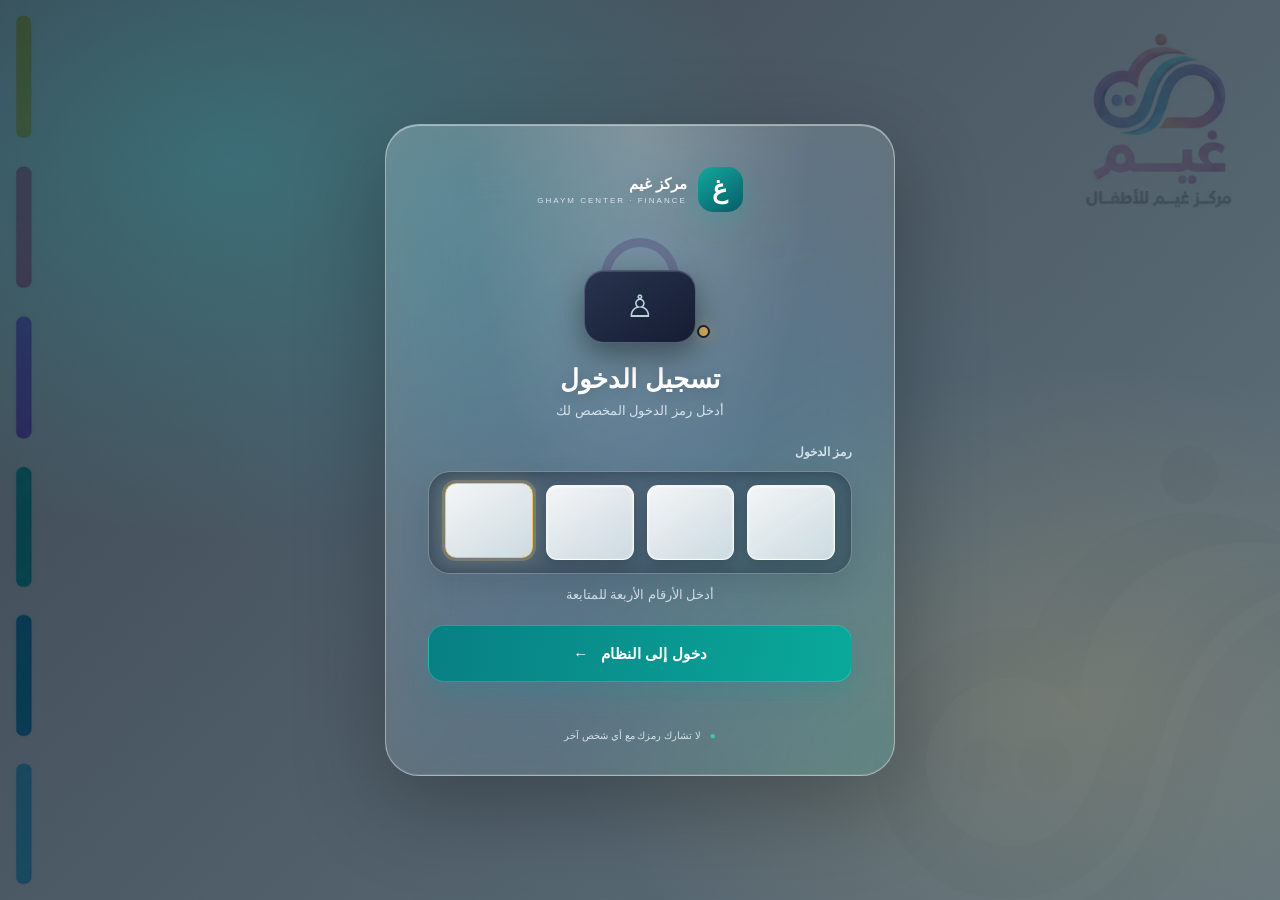
==== index.html @ 3f11084d "Refresh cached OTP login script" ====
<!doctype html>
<html lang="ar" dir="rtl">
<head>
<meta charset="utf-8"><meta name="viewport" content="width=device-width,initial-scale=1,viewport-fit=cover">
<meta name="theme-color" content="#123c32"><title>تحويلات رسوم الطلاب | مركز غيم</title>
<link rel="stylesheet" href="style.css">
</head>
<body>
<div class="app-shell"> 

<header class="workspace-topbar"><a class="top-brand" href="#"><span class="top-brand-mark">غ</span><span><b>مركز غيم</b><small>منصة رسوم الطلاب</small></span></a><div class="topbar-date"><span class="topbar-date-icon">▦</span><span id="today">بوابة مركز غيم</span></div><div class="topbar-user"><span class="topbar-user-dot">●</span><span><b id="topUserName">مرحبًا بك</b><small id="topUserRole">منصة التحويلات المالية</small></span></div></header><div class="workspace-layout"><aside id="workspaceSidebar" class="workspace-sidebar"><div class="sidebar-brand"><span class="sidebar-logo">غ</span><b>غيم</b><small>GHAYM CENTER</small></div><div class="sidebar-caption">القائمة الرئيسية</div><nav id="sidebarNav" class="sidebar-nav"></nav><div class="sidebar-bottom"><div class="sidebar-secure"><span>✓</span><div><b>بياناتك آمنة</b><small>وصول حسب الصلاحيات</small></div></div><button id="logoutBtn" class="sidebar-logout hidden">تسجيل الخروج <span>↗</span></button></div></aside><main>
<section id="configNotice" class="notice hidden">لم يتم ربط الخادم بعد. اتبع تعليمات README.md لإعداد Google Apps Script ثم ضع رابط /exec في app.js.</section>
<section id="loginView" class="login-layout otp-login-stage">
<form id="loginForm" class="panel login-card otp-login-card" novalidate>
<div class="otp-login-brand"><span class="otp-brand-mark">غ</span><span><b>مركز غيم</b><small>GHAYM CENTER · FINANCE</small></span></div>
<div class="otp-lock-visual" aria-hidden="true"><span class="otp-shackle"></span><span class="otp-lock-body">♙</span><i></i></div>
<h2>تسجيل الدخول</h2>
<p class="otp-intro">أدخل رمز الدخول المخصص لك</p>
<label class="otp-label" for="otpDigit1">رمز الدخول</label>
<div class="otp-slots" dir="ltr" aria-label="أدخل رمز الدخول المكون من أربعة أرقام">
<input class="otp-digit active" id="otpDigit1" type="text" inputmode="numeric" pattern="[0-9]*" maxlength="1" autocomplete="one-time-code" aria-label="الرقم الأول" autofocus>
<input class="otp-digit" id="otpDigit2" type="text" inputmode="numeric" pattern="[0-9]*" maxlength="1" aria-label="الرقم الثاني">
<input class="otp-digit" id="otpDigit3" type="text" inputmode="numeric" pattern="[0-9]*" maxlength="1" aria-label="الرقم الثالث">
<input class="otp-digit" id="otpDigit4" type="text" inputmode="numeric" pattern="[0-9]*" maxlength="1" aria-label="الرقم الرابع">
</div>
<input id="accessCode" class="otp-source-input" inputmode="numeric" autocomplete="off" maxlength="4" pattern="[0-9]{4}" tabindex="-1" aria-hidden="true">
<p id="otpStatus" class="otp-status" aria-live="polite">أدخل الأرقام الأربعة للمتابعة</p>
<button class="btn primary full otp-continue" type="submit">دخول إلى النظام <span>←</span></button>
<p id="loginError" class="error otp-error" role="alert"></p>
<p class="tiny muted otp-footnote"><span>●</span> لا تشارك رمزك مع أي شخص آخر</p>
</form>
</section>
<section id="dashboardView" class="hidden"><div class="dashboard-hero"><div class="hero-copy"><span class="hero-kicker">GHAYM CENTER · FINANCE</span><h1>مركز غيم للأطفال</h1><h2>منصة تسجيل رسوم الطلاب</h2><p>إدارة التحويلات المالية ومراجعة الإيصالات وتوثيق الفواتير في مكان واحد.</p></div><div class="hero-emblem"><span>غ</span><small>GHAYM</small></div></div>
<div class="page-heading"><div><span class="eyebrow">لوحة التحكم</span><h1 id="welcomeTitle">أهلًا بك</h1><p class="muted" id="welcomeSub">متابعة تحويلات رسوم الطلاب</p></div><div class="page-heading-actions"><span id="roleBadge" class="role-badge">موظف</span></div></div>
<div id="statsGrid" class="stats-grid"></div>
<div id="actionGrid" class="action-grid"></div>
<section id="contentPanel" class="panel content-panel hidden"><div class="section-heading"><div><span class="eyebrow">مركز غيم</span><h2 id="contentTitle">التحويلات</h2></div><button id="backBtn" class="btn ghost">العودة</button></div><div id="contentBody"></div></section>
<section id="recentPanel" class="panel content-panel"><div class="section-heading"><div><h2>أحدث التحويلات</h2><p class="muted">آخر العمليات المسجلة حسب صلاحيتك</p></div><button id="refreshBtn" class="btn ghost">تحديث ↻</button></div><div id="recentTransfers" class="table-wrap"><p class="muted">سجّل الدخول لتحميل البيانات.</p></div></section>
</section>
</main></div><footer><span>مركز غيم © <span id="year"></span></span><span>نظام تحويلات رسوم الطلاب</span></footer>
</div><div id="toast" class="toast" role="status"></div>
<script src="app.js?v=otp-focus-20261110-2"></script>
</body></html>
---- style.css ----
:root{--ink:#18352f;--muted:#71817b;--line:#e0e9e4;--paper:#fff;--wash:#f3f7f5;--green:#17483b;--green2:#236653;--gold:#d8b66a;--red:#a43d3d;--shadow:0 16px 42px rgba(17,57,45,.08)}*{box-sizing:border-box}body{margin:0;background:var(--wash);color:var(--ink);font-family:system-ui,-apple-system,"Segoe UI",Tahoma,Arial,sans-serif}button,input,select,textarea{font:inherit}button{cursor:pointer}.app-shell{min-height:100vh;display:flex;flex-direction:column}.topbar{height:76px;background:#123c32;color:#fff;display:flex;align-items:center;justify-content:space-between;padding:0 max(20px,calc((100vw - 1160px)/2));gap:14px}.brand{display:flex;align-items:center;gap:11px;color:inherit;text-decoration:none}.brand-mark{display:grid;place-items:center;width:42px;height:42px;border:1px solid #65867a;border-radius:13px;color:#f0dca5;font-size:25px;font-weight:800}.brand b,.brand small{display:block}.brand b{font-size:16px}.brand small{font-size:11px;color:#c2d4cd;margin-top:2px}.top-actions{display:flex;align-items:center;gap:12px;font-size:12px;color:#d7e5df}main{width:min(1160px,calc(100% - 32px));margin:28px auto 48px;flex:1}.login-layout{min-height:500px;display:grid;grid-template-columns:1.1fr .9fr;gap:28px;align-items:center}.welcome{padding:24px 10px}.eyebrow{color:#a98539;font-size:11px;letter-spacing:1.4px;font-weight:800}.welcome h1{font-size:clamp(32px,4.5vw,52px);line-height:1.35;margin:15px 0;color:#163f34}.welcome p{color:var(--muted);line-height:1.9;max-width:450px}.welcome-tags{display:flex;gap:8px;flex-wrap:wrap;margin-top:24px}.welcome-tags span{border:1px solid #d7e4dd;background:#fff;border-radius:30px;padding:8px 12px;font-size:12px}.panel{background:var(--paper);border:1px solid var(--line);border-radius:20px;box-shadow:var(--shadow)}.login-card{padding:28px;max-width:430px;width:100%;justify-self:center}.panel-icon{width:44px;height:44px;display:grid;place-items:center;border-radius:14px;background:#eaf3ed;color:var(--green);font-size:25px}.login-card{text-align:center;padding:32px 28px}.login-emblem{width:82px;height:82px;margin:0 auto 18px;position:relative;display:grid;place-items:center;border-radius:26px;background:linear-gradient(145deg,#eaf4ef,#d8e8df);border:1px solid #c6dbcf;box-shadow:0 10px 24px rgba(23,72,59,.12)}.login-lock{display:grid;place-items:center;width:48px;height:48px;border-radius:16px;background:var(--green);color:#fff;font-size:28px;font-weight:800;box-shadow:0 5px 12px rgba(23,72,59,.22)}.login-emblem-dot{position:absolute;right:-5px;bottom:-4px;width:25px;height:25px;border-radius:50%;display:grid;place-items:center;background:#d8b66a;color:#fff;border:3px solid #fff;font-size:12px;font-weight:900}.login-card h2{margin:0 0 6px;font-size:25px}.login-card>p.muted{margin:0 0 22px}.login-card label{text-align:right}.login-card .access-code-input{text-align:center;direction:ltr;font-size:24px;letter-spacing:12px;font-weight:800;padding:15px 12px;background:#f2f7f4;border-radius:13px}.login-card .access-code-input::placeholder{letter-spacing:8px;color:#9ab0a5}.login-card .btn.full{justify-content:center;gap:12px;min-height:50px}.login-card .tiny{margin-bottom:0}.login-card h2{margin:18px 0 5px}.muted{color:var(--muted)}.login-card p{font-size:13px}.login-card label,.field label{display:block;font-size:13px;font-weight:700;margin:16px 0 8px}.login-card input,.field input,.field select,.field textarea,.filter-input{width:100%;border:1px solid #dbe5df;border-radius:11px;padding:12px 13px;background:#fff;color:var(--ink);outline:none}.login-card input:focus,.field input:focus,.field select:focus,.field textarea:focus{border-color:#43866f;box-shadow:0 0 0 3px #e7f3ed}.btn{border:0;border-radius:11px;padding:11px 15px;font-weight:700;font-size:13px}.btn.primary{background:var(--green);color:#fff}.btn.primary:hover{background:var(--green2)}.btn.ghost{background:transparent;border:1px solid #d9e5df;color:inherit}.topbar .btn.ghost{border-color:#55766b;color:white}.btn.full{width:100%;margin-top:20px;display:flex;justify-content:space-between;align-items:center}.error{color:var(--red);min-height:18px}.tiny{font-size:11px!important}.hidden{display:none!important}.notice{background:#fff5db;border:1px solid #ead7a6;border-radius:12px;padding:14px;margin-bottom:18px;color:#71531b}.page-heading,.section-heading{display:flex;align-items:center;justify-content:space-between;gap:16px}.page-heading{margin:14px 0 22px}.page-heading h1{margin:5px 0;font-size:29px}.page-heading p{margin:0;font-size:13px}.role-badge{border-radius:30px;background:#e8f1eb;color:#245d49;padding:9px 13px;font-size:12px;font-weight:800}.stats-grid{display:grid;grid-template-columns:repeat(4,1fr);gap:14px;margin-bottom:20px}.stat-card{padding:18px;background:white;border:1px solid var(--line);border-radius:16px}.stat-card span,.stat-card small{display:block;color:var(--muted);font-size:12px}.stat-card b{display:block;font-size:25px;margin:9px 0;color:#17483b}.action-grid{display:grid;grid-template-columns:repeat(3,1fr);gap:12px;margin-bottom:20px}.action-card{background:white;border:1px solid var(--line);border-radius:15px;padding:17px;text-align:right;color:var(--ink);display:flex;flex-direction:column;gap:7px;min-height:115px}.action-card:hover{border-color:#a5c6b4;transform:translateY(-1px)}.action-icon{font-size:24px;color:#b28a37}.action-card b{font-size:14px}.action-card small{color:var(--muted);font-size:12px}.content-panel{padding:22px;margin-bottom:20px}.section-heading{margin-bottom:18px}.section-heading h2{margin:3px 0;font-size:20px}.section-heading p{font-size:12px;margin:4px 0}.form-grid{display:grid;grid-template-columns:repeat(2,minmax(0,1fr));gap:14px}.field{min-width:0}.field.full-row{grid-column:1/-1}.field label{margin-top:0}.field small{display:block;color:var(--muted);font-size:11px;margin-top:6px}.field textarea{min-height:88px;resize:vertical}.form-actions{display:flex;gap:9px;margin-top:18px;flex-wrap:wrap}.table-wrap{overflow:auto;width:100%}table{width:100%;border-collapse:collapse;white-space:nowrap;font-size:12px}th,td{padding:13px 12px;text-align:right;border-bottom:1px solid #edf1ee}th{background:#f7faf8;color:#687b72;font-weight:700}tbody tr:hover{background:#fbfdfb}.status{display:inline-flex;padding:6px 9px;border-radius:30px;font-size:11px;font-weight:800}.status.pending{background:#fff2d5;color:#8a6112}.status.accepted{background:#e3f3e8;color:#267046}.status.invoice{background:#e7efff;color:#355b9a}.status.done{background:#dff3ef;color:#176b5a}.status.returned{background:#fde8e6;color:#a13b35}.status.rejected{background:#eee;color:#555}.row-actions{display:flex;gap:6px}.btn.small{padding:7px 9px;font-size:11px}.empty{padding:25px;text-align:center;color:var(--muted)}.filters{display:flex;gap:9px;flex-wrap:wrap;margin-bottom:14px}.filters>*{max-width:220px;flex:1}.toast{position:fixed;bottom:22px;left:50%;transform:translate(-50%,20px);opacity:0;pointer-events:none;background:#173f34;color:white;padding:12px 18px;border-radius:12px;box-shadow:var(--shadow);transition:.2s;z-index:20;font-size:13px;max-width:calc(100% - 30px)}.toast.show{opacity:1;transform:translate(-50%,0)}footer{display:flex;justify-content:space-between;padding:20px max(20px,calc((100vw - 1160px)/2));font-size:11px;color:#82918b;border-top:1px solid var(--line)}.receipt-link{color:#1b6b54;text-decoration:underline}.detail-grid{display:grid;grid-template-columns:repeat(2,1fr);gap:12px}.detail-item{background:#f7faf8;border-radius:10px;padding:12px}.detail-item small{display:block;color:var(--muted);margin-bottom:5px}.detail-item b{font-size:13px;overflow-wrap:anywhere}.danger{color:var(--red)}@media(max-width:760px){.topbar{height:66px;padding:0 16px}.top-actions #today{display:none}main{width:calc(100% - 24px);margin:18px auto 30px}.login-layout{grid-template-columns:1fr;gap:10px}.welcome{padding:15px 5px 0}.welcome h1{font-size:34px;margin:10px 0}.welcome p{font-size:13px}.welcome-tags{margin-top:14px}.login-card{max-width:none;padding:22px}.stats-grid{grid-template-columns:repeat(2,1fr);gap:9px}.stat-card{padding:14px}.stat-card b{font-size:22px}.action-grid{grid-template-columns:repeat(2,1fr);gap:9px}.action-card{padding:13px;min-height:105px}.content-panel{padding:15px}.form-grid{grid-template-columns:1fr}.field.full-row{grid-column:auto}.page-heading h1{font-size:24px}.section-heading{align-items:flex-start}footer{padding:18px 14px;gap:10px;flex-wrap:wrap}}

/* Premium dashboard refresh */
:root{--ink:#122b3a;--muted:#748596;--line:#e3eaf0;--paper:#fff;--wash:#f4f7fb;--green:#075a50;--green2:#08796a;--gold:#c99a3d;--red:#b54747;--shadow:0 12px 35px rgba(24,45,66,.055)}
*{box-sizing:border-box}
body{background:#f4f7fb;color:var(--ink);font-family:"Segoe UI",Tahoma,Arial,sans-serif;font-size:14px;letter-spacing:0}
.app-shell{min-height:100vh;background:radial-gradient(ellipse at 85% 0%,rgba(213,228,239,.34),transparent 38%),#f4f7fb}
.topbar{height:82px;background:linear-gradient(110deg,#092c3c,#075b53);padding:0 max(28px,calc((100vw - 1380px)/2));box-shadow:0 5px 24px rgba(5,38,52,.13);position:relative;z-index:2}
.brand{gap:13px}.brand-mark{width:46px;height:46px;border-radius:15px;border:1px solid rgba(226,195,126,.6);background:rgba(255,255,255,.08);color:#e5c67f;font-size:27px;box-shadow:inset 0 0 0 4px rgba(255,255,255,.025)}.brand b{font-size:17px;letter-spacing:.1px}.brand small{font-size:11px;color:#c0d6d8}.top-actions{font-size:12px;color:#dce8eb;gap:16px}
main{width:min(1380px,calc(100% - 56px));margin:34px auto 56px;flex:1}
#configNotice{border-radius:14px;background:#fff8e9;border:1px solid #f0dcae;color:#805c1b;box-shadow:0 4px 14px rgba(110,80,25,.04)}
.login-layout{min-height:calc(100vh - 190px);grid-template-columns:1fr 440px;gap:8vw}.welcome{padding:34px 22px}.welcome h1{font-size:clamp(38px,4vw,58px);letter-spacing:-1.2px;line-height:1.28;color:#0b3444}.welcome p{font-size:16px;max-width:510px;line-height:2;color:#728495}.welcome-tags span{border-color:#dce7e9;background:#fff;color:#43606b;padding:9px 14px}.login-card{border-radius:28px;padding:38px 34px;border:1px solid rgba(255,255,255,.9);box-shadow:0 25px 70px rgba(19,54,70,.12);background:rgba(255,255,255,.94)}
.login-emblem{width:86px;height:86px;border-radius:27px;background:linear-gradient(145deg,#eaf5f2,#dcebe9);border-color:#d4e7e2}.login-lock{background:linear-gradient(145deg,#075a50,#087d70)}.login-card h2{color:#123447}.login-card .access-code-input{background:#f6f9fc;border-color:#e2eaf0;font-size:26px;letter-spacing:13px}.btn{border-radius:12px;padding:12px 17px;transition:transform .18s,box-shadow .18s,background .18s;font-size:13px}.btn.primary{background:linear-gradient(110deg,#073c55,#087a8b);box-shadow:0 8px 18px rgba(8,82,105,.15)}.btn.primary:hover{background:linear-gradient(110deg,#052f43,#066978);transform:translateY(-1px)}.btn.ghost{background:#fff;border-color:#dce6eb;color:#345362}.btn.ghost:hover{background:#f3f8fa;border-color:#b9ced5}.btn.full{min-height:52px}
.hidden{display:none!important}
.page-heading{margin:4px 0 27px;align-items:center}.page-heading h1{font-size:32px;letter-spacing:-.6px;color:#102f40;margin:7px 0}.page-heading p{font-size:13px;color:#8392a0}.eyebrow{color:#b48630;font-size:11px;letter-spacing:1px}.role-badge{background:#e5f3ef;color:#086657;border:1px solid #cde7df;padding:10px 16px;border-radius:12px}
.stats-grid{gap:16px;margin-bottom:22px}.stat-card{position:relative;overflow:hidden;padding:23px 23px 20px;border-radius:19px;border:1px solid #e3eaf0;box-shadow:0 5px 18px rgba(20,49,67,.025);transition:transform .2s,box-shadow .2s}.stat-card:before{content:"";position:absolute;right:0;top:0;width:4px;height:100%;background:linear-gradient(#0c8a78,#b8d8d0);opacity:.85}.stat-card span{font-size:12px;color:#7c8c9a}.stat-card b{font-size:30px;line-height:1.2;margin:14px 0;color:#103a4a;letter-spacing:-.6px}.stat-card small{font-size:11px;color:#9aa7b2}.stat-card:hover{transform:translateY(-2px);box-shadow:0 12px 28px rgba(20,49,67,.07)}
.action-grid{gap:15px;margin-bottom:23px}.action-card{position:relative;min-height:128px;padding:21px;border-radius:18px;border:1px solid #e1e9ee;box-shadow:0 4px 15px rgba(20,49,67,.025);gap:8px;overflow:hidden;transition:all .2s}.action-card:after{content:"↙";position:absolute;left:19px;top:20px;color:#9fb6bf;font-size:16px;opacity:0;transform:translate(4px,-4px);transition:.2s}.action-card:hover{border-color:#b8d8d0;transform:translateY(-3px);box-shadow:0 14px 28px rgba(20,49,67,.08)}.action-card:hover:after{opacity:1;transform:translate(0,0)}.action-icon{display:grid;place-items:center;width:42px;height:42px;border-radius:13px;background:#e9f4f1;color:#087366;font-size:23px;margin-bottom:4px}.action-card b{font-size:14px;color:#173747}.action-card small{font-size:12px;color:#8493a0;line-height:1.7}
.content-panel{padding:27px;border-radius:22px;margin-bottom:22px;border:1px solid #e1e9ee;box-shadow:0 12px 38px rgba(20,49,67,.045)}.section-heading{margin-bottom:22px}.section-heading h2{font-size:21px;color:#123648;letter-spacing:-.3px}.section-heading p{font-size:12px;color:#8796a2}.section-heading .eyebrow{font-size:10px}
.filters{gap:10px;margin-bottom:18px}.filters>*{max-width:260px}.filter-input,.field input,.field select,.field textarea{border:1px solid #dce6ec;border-radius:12px;padding:13px 14px;background:#fbfcfe;color:#173747}.filter-input:focus,.field input:focus,.field select:focus,.field textarea:focus{border-color:#5da99b;box-shadow:0 0 0 4px rgba(12,138,120,.09)}
.table-wrap{border:1px solid #e6edf1;border-radius:15px;background:white}table{font-size:12px;white-space:nowrap}th,td{padding:16px 15px;border-bottom:1px solid #edf1f4}th{background:#f7fafc;color:#687f8d;font-size:11px;font-weight:800;letter-spacing:.1px}tbody tr:last-child td{border-bottom:0}tbody tr:hover{background:#f8fbfc}td{color:#355365}.status{padding:7px 10px;font-size:10px;letter-spacing:.05px}.status.pending{background:#fff4dd;color:#95620b}.status.accepted{background:#e4f5ec;color:#21784e}.status.invoice{background:#eaf0ff;color:#4965a5}.status.done{background:#e0f5ef;color:#087363}.status.returned{background:#fff0ee;color:#a7443e}.row-actions{align-items:center}.btn.small{padding:8px 11px;border-radius:9px;font-size:11px}.row-actions .btn.primary{box-shadow:none}.empty{padding:36px 20px;color:#8796a2}
.form-grid{gap:18px}.field label{font-size:12px;color:#395565;margin-bottom:9px}.field small{line-height:1.6}.field textarea{min-height:105px}.form-actions{gap:10px}.detail-grid{gap:14px}.detail-item{background:#f7fafc;border:1px solid #e7edf1;border-radius:13px;padding:16px}.detail-item small{font-size:11px;color:#7e909c}.detail-item b{font-size:14px;color:#244555}.toast{border-radius:14px;background:#123f4d;padding:14px 20px;box-shadow:0 15px 40px rgba(10,40,54,.25)}
footer{padding:23px max(28px,calc((100vw - 1380px)/2));font-size:11px;color:#8b9aa5;border-top:1px solid #e4ebf0;background:rgba(255,255,255,.55)}
@media(min-width:1100px){#dashboardView .stats-grid{grid-template-columns:repeat(4,minmax(0,1fr))}#dashboardView .action-grid{grid-template-columns:repeat(3,minmax(0,1fr))}}
@media(max-width:900px){main{width:calc(100% - 32px)}.login-layout{gap:24px;grid-template-columns:1fr 390px}.welcome h1{font-size:39px}.content-panel{padding:20px}}
@media(max-width:700px){.topbar{height:70px;padding:0 16px}.brand-mark{width:40px;height:40px}.top-actions #today{display:none}main{width:calc(100% - 22px);margin:20px auto 32px}.login-layout{grid-template-columns:1fr;gap:14px;min-height:auto}.welcome{padding:12px 5px 0}.welcome h1{font-size:34px}.welcome p{font-size:14px}.login-card{padding:27px 22px;border-radius:22px}.page-heading{margin:4px 0 19px}.page-heading h1{font-size:25px}.stats-grid{grid-template-columns:repeat(2,minmax(0,1fr));gap:10px}.stat-card{padding:17px 15px;border-radius:15px}.stat-card b{font-size:24px;margin:11px 0}.action-grid{grid-template-columns:repeat(2,minmax(0,1fr));gap:10px}.action-card{min-height:120px;padding:15px;border-radius:15px}.action-icon{width:37px;height:37px;font-size:20px}.action-card b{font-size:13px}.action-card small{font-size:11px}.content-panel{padding:15px;border-radius:17px}.section-heading{align-items:flex-start;gap:10px}.section-heading h2{font-size:18px}.section-heading .btn{padding:9px 11px}.filters{display:grid;grid-template-columns:1fr;gap:8px}.filters>*{max-width:none;width:100%}.table-wrap{border-radius:12px}th,td{padding:13px 11px}.form-grid{grid-template-columns:1fr}.field.full-row{grid-column:auto}.detail-grid{grid-template-columns:1fr}.form-actions .btn{flex:1}footer{padding:18px 14px;gap:10px;flex-wrap:wrap}}
@media(prefers-reduced-motion:reduce){*,*:before,*:after{transition:none!important;scroll-behavior:auto!important}}

/* Accountant-only edit/delete controls */
.row-actions{gap:6px;flex-wrap:nowrap}.icon-action{width:34px;height:32px;display:inline-grid;place-items:center;padding:0;font-size:17px;line-height:1}.edit-action{color:#176b78!important;border-color:#c9e3e7!important;background:#f2fbfc!important}.delete-action{color:#ad3434!important;border-color:#f0d0d0!important;background:#fff6f5!important}.edit-action:hover{background:#dff5f5!important}.delete-action:hover{background:#ffe7e5!important}

/* Login screen: centered card only */
#loginView.login-layout{display:flex;align-items:center;justify-content:center;min-height:calc(100vh - 230px);gap:0;padding:32px 0}
#loginView .login-card{width:min(100%,440px);max-width:440px;justify-self:auto;margin:0;padding:42px 38px;border-radius:28px;background:rgba(255,255,255,.94);box-shadow:0 28px 80px rgba(17,57,75,.13);border:1px solid rgba(255,255,255,.95)}
#loginView .login-emblem{width:88px;height:88px}
#loginView .login-card h2{font-size:27px;margin-top:20px}
@media(max-width:700px){#loginView.login-layout{min-height:calc(100vh - 190px);padding:18px 0}#loginView .login-card{width:100%;padding:30px 23px;border-radius:23px}}

/* Login background artwork */
body:has(#loginView:not(.hidden)){background-image:linear-gradient(180deg,rgba(239,247,251,.22),rgba(255,250,239,.28)),url("lon.png");background-position:center center;background-size:cover;background-repeat:no-repeat;background-attachment:fixed}
body:has(#loginView:not(.hidden)) .app-shell{background:transparent}
body:has(#loginView:not(.hidden)) .topbar{background:rgba(255,255,255,.24);backdrop-filter:blur(12px);border-bottom-color:rgba(255,255,255,.38)}
body:has(#loginView:not(.hidden)) footer{background:rgba(255,255,255,.22);backdrop-filter:blur(10px);border-top-color:rgba(255,255,255,.38)}
body:has(#loginView:not(.hidden)) #loginView .login-card{background:rgba(255,255,255,.76);backdrop-filter:blur(18px);-webkit-backdrop-filter:blur(18px);border-color:rgba(255,255,255,.82);box-shadow:0 24px 70px rgba(15,55,75,.17)}
@media(max-width:700px){body:has(#loginView:not(.hidden)){background-attachment:scroll;background-position:center top}}

/* Interior dashboard background artwork after sign-in */
body:has(#dashboardView:not(.hidden)){background-image:linear-gradient(180deg,rgba(242,249,252,.60),rgba(255,250,240,.70)),url("ooo.png");background-position:center center;background-size:cover;background-repeat:no-repeat;background-attachment:fixed}
body:has(#dashboardView:not(.hidden)) .app-shell{background:transparent}
body:has(#dashboardView:not(.hidden)) .panel,
body:has(#dashboardView:not(.hidden)) .stat-card,
body:has(#dashboardView:not(.hidden)) .action-card{background-color:rgba(255,255,255,.80);backdrop-filter:blur(12px);-webkit-backdrop-filter:blur(12px);border-color:rgba(255,255,255,.78)}
body:has(#dashboardView:not(.hidden)) .table-wrap{background:rgba(255,255,255,.88)}
body:has(#dashboardView:not(.hidden)) footer{background:rgba(255,255,255,.35);backdrop-filter:blur(10px)}
@media(max-width:700px){body:has(#dashboardView:not(.hidden)){background-attachment:scroll;background-position:center top}}

/* In-app PDF receipt preview */
.receipt-modal{position:fixed;inset:0;z-index:1000;background:rgba(7,25,34,.72);backdrop-filter:blur(7px);display:flex;align-items:center;justify-content:center;padding:18px}
.receipt-dialog{width:min(1100px,100%);height:min(92vh,900px);background:#fff;border-radius:18px;box-shadow:0 25px 90px rgba(0,0,0,.32);display:flex;flex-direction:column;overflow:hidden}
.receipt-toolbar{display:flex;align-items:center;justify-content:space-between;gap:12px;padding:13px 17px;border-bottom:1px solid #e3ebe7;background:#fbfdfc}
.receipt-toolbar b,.receipt-toolbar small{display:block}.receipt-toolbar b{font-size:15px}.receipt-toolbar small{font-size:11px;color:#71817b;margin-top:3px;max-width:40vw;overflow:hidden;text-overflow:ellipsis;white-space:nowrap}
.receipt-tools{display:flex;gap:8px;align-items:center}.receipt-frame{border:0;width:100%;height:100%;background:#e9eef0;flex:1}
@media(max-width:600px){.receipt-modal{padding:0}.receipt-dialog{width:100%;height:100%;border-radius:0}.receipt-toolbar{padding:11px;align-items:flex-start}.receipt-tools{gap:5px}.receipt-tools .btn{padding:9px 10px;font-size:11px}.receipt-toolbar small{max-width:32vw}}

/* Independent scrolling area for latest transfers */
#recentPanel #recentTransfers{max-height:390px;overflow-y:auto;overflow-x:auto;overscroll-behavior:contain;scrollbar-width:thin;scrollbar-color:#9bbdb7 rgba(232,242,240,.65);border-radius:15px}
#recentPanel #recentTransfers>.table-wrap{border:0;border-radius:0;overflow:visible}
#recentPanel #recentTransfers table{width:100%;border-collapse:separate;border-spacing:0}
#recentPanel #recentTransfers thead th{position:sticky;top:0;z-index:2;box-shadow:0 1px 0 #e5edf0}
#recentPanel #recentTransfers::-webkit-scrollbar{width:9px;height:9px}
#recentPanel #recentTransfers::-webkit-scrollbar-thumb{background:#a8c5bf;border-radius:20px;border:2px solid rgba(255,255,255,.75)}
#recentPanel #recentTransfers::-webkit-scrollbar-track{background:rgba(236,245,243,.55);border-radius:20px}
@media(max-width:700px){#recentPanel #recentTransfers{max-height:330px}}

/* GHAYM premium workspace layout */
.app-shell{background:#f3f7fb;min-height:100vh}
.workspace-topbar{height:76px;display:flex;align-items:center;justify-content:space-between;gap:20px;padding:0 clamp(18px,3vw,48px);background:rgba(255,255,255,.94);border-bottom:1px solid #e5edf2;position:sticky;top:0;z-index:30;backdrop-filter:blur(18px)}
.top-brand{display:flex;align-items:center;gap:12px;color:#123449;text-decoration:none;min-width:220px}.top-brand-mark,.sidebar-logo{display:grid;place-items:center;background:linear-gradient(145deg,#087c82,#073f5b);color:#fff;border-radius:15px;font-size:25px;font-weight:900;box-shadow:0 8px 18px rgba(7,92,105,.2)}.top-brand-mark{width:43px;height:43px}.top-brand b,.top-brand small,.topbar-user b,.topbar-user small{display:block}.top-brand b{font-size:16px}.top-brand small{font-size:11px;color:#8495a3;margin-top:2px}
.topbar-date{display:flex;align-items:center;gap:10px;color:#607687;font-size:12px;font-weight:700}.topbar-date-icon{width:34px;height:34px;border-radius:11px;background:#edf5f7;color:#087c82;display:grid;place-items:center;font-size:18px}.topbar-user{display:flex;align-items:center;gap:10px;min-width:220px;justify-content:flex-end;color:#17394b}.topbar-user-dot{width:38px;height:38px;border-radius:50%;display:grid;place-items:center;background:#e4f1f3;color:#087d7d;font-size:18px}.topbar-user b{font-size:12px}.topbar-user small{font-size:10px;color:#8293a0;margin-top:3px}
.workspace-layout{display:grid;grid-template-columns:250px minmax(0,1fr);gap:0;max-width:1600px;margin:0 auto;width:100%;align-items:start}.workspace-sidebar{background:linear-gradient(180deg,#092f49,#073e59 70%,#082b43);color:#eaf4f7;min-height:calc(100vh - 76px);height:calc(100vh - 76px);position:sticky;top:76px;padding:27px 17px 20px;display:flex;flex-direction:column;box-shadow:10px 0 35px rgba(11,44,66,.08);z-index:10}
.sidebar-brand{display:flex;align-items:center;flex-direction:column;padding:6px 0 29px;border-bottom:1px solid rgba(255,255,255,.13)}.sidebar-logo{width:65px;height:65px;border-radius:22px;background:linear-gradient(145deg,#0ba6a0,#08718c);font-size:37px;box-shadow:0 12px 25px rgba(0,0,0,.15);margin-bottom:10px}.sidebar-brand b{font-size:22px;letter-spacing:1px}.sidebar-brand small{font-size:9px;letter-spacing:2px;color:#9dc3cf;margin-top:3px}.sidebar-caption{font-size:10px;color:#8eb3c2;font-weight:800;padding:23px 12px 10px}.sidebar-nav{display:grid;gap:7px}.sidebar-link{width:100%;display:flex;align-items:center;gap:13px;text-align:right;border:1px solid transparent;border-radius:12px;padding:13px;background:transparent;color:#d9e9ef;font:inherit;font-size:12px;font-weight:700;cursor:pointer;transition:.18s}.sidebar-link-icon{width:28px;height:28px;border-radius:9px;background:rgba(255,255,255,.08);display:grid;place-items:center;font-size:17px;color:#a8d7d8}.sidebar-link:hover{background:rgba(255,255,255,.08);border-color:rgba(255,255,255,.1)}.sidebar-link.active{background:linear-gradient(100deg,#087d8d,#0b6d79);color:#fff;box-shadow:0 8px 18px rgba(0,0,0,.13)}.sidebar-link.active .sidebar-link-icon{background:rgba(255,255,255,.17);color:#fff}.sidebar-bottom{margin-top:auto}.sidebar-secure{display:flex;align-items:center;gap:10px;padding:13px 11px;margin-bottom:14px;border:1px solid rgba(255,255,255,.12);border-radius:12px;background:rgba(255,255,255,.05)}.sidebar-secure>span{width:28px;height:28px;display:grid;place-items:center;background:rgba(30,190,155,.18);color:#75e2c5;border-radius:9px}.sidebar-secure b,.sidebar-secure small{display:block}.sidebar-secure b{font-size:10px}.sidebar-secure small{font-size:9px;color:#9dbac6;margin-top:3px}.sidebar-logout{width:100%;display:flex;justify-content:space-between;align-items:center;padding:12px 14px;border-radius:11px;border:1px solid rgba(255,255,255,.23);background:transparent;color:#fff;font:inherit;font-size:12px;font-weight:700;cursor:pointer}.sidebar-logout:hover{background:rgba(255,255,255,.08)}
.workspace-layout main{width:auto;max-width:none;margin:0;padding:27px clamp(18px,2.6vw,40px) 48px;min-width:0}
.dashboard-hero{position:relative;overflow:hidden;min-height:190px;border-radius:23px;margin:0 0 25px;padding:32px 38px;display:flex;align-items:center;justify-content:space-between;background:linear-gradient(110deg,#e5f4f7 0%,#f4f8fc 50%,#e8f0fb 100%);border:1px solid #e0ebf0;box-shadow:0 9px 26px rgba(23,62,84,.045)}.dashboard-hero:before{content:"";position:absolute;inset:auto -30px -100px auto;width:360px;height:260px;border-radius:50%;background:radial-gradient(circle,rgba(11,157,155,.17),rgba(11,157,155,0) 68%)}.dashboard-hero:after{content:"";position:absolute;left:-90px;top:-130px;width:340px;height:300px;border-radius:50%;border:1px solid rgba(11,127,144,.12);box-shadow:0 0 0 25px rgba(11,127,144,.025),0 0 0 55px rgba(11,127,144,.02)}.hero-copy{position:relative;z-index:2}.hero-kicker{font-size:10px;letter-spacing:2px;font-weight:900;color:#b18a3b}.hero-copy h1{font-size:clamp(25px,2.7vw,36px);margin:9px 0 2px;color:#0d3548;letter-spacing:-.7px}.hero-copy h2{font-size:19px;color:#087c7c;margin:0 0 9px}.hero-copy p{font-size:12px;color:#748b98;margin:0;max-width:570px;line-height:1.8}.hero-emblem{position:relative;z-index:2;width:112px;height:112px;border-radius:34px;background:linear-gradient(145deg,#0a9c9b,#07506b);box-shadow:0 15px 32px rgba(7,94,110,.2),inset 0 1px 0 rgba(255,255,255,.35);display:flex;flex-direction:column;align-items:center;justify-content:center;color:white;transform:rotate(3deg)}.hero-emblem span{font-size:58px;font-weight:900;line-height:1}.hero-emblem small{font-size:8px;letter-spacing:3px;margin-top:5px;color:#c8f2eb}
.page-heading{margin:0 0 22px}.page-heading h1{font-size:26px}.page-heading-actions{display:flex;align-items:center;gap:10px}
#dashboardView .stats-grid{grid-template-columns:repeat(4,minmax(0,1fr));gap:14px}.stat-card{min-height:128px;padding:20px 21px;border-radius:18px;background:linear-gradient(150deg,#fff,#fbfdff)}.stat-card:nth-child(1):before{background:linear-gradient(#12a69d,#8edbd0)}.stat-card:nth-child(2):before{background:linear-gradient(#3c8be8,#9dc8f7)}.stat-card:nth-child(3):before{background:linear-gradient(#e8aa3d,#f4d69a)}.stat-card:nth-child(4):before{background:linear-gradient(#9064d7,#c5a9f3)}#dashboardView .action-grid{grid-template-columns:repeat(3,minmax(0,1fr));gap:14px}.action-card{min-height:112px;border-radius:17px;padding:17px 19px;background:linear-gradient(150deg,#fff,#fbfdff)}
#recentPanel{margin-top:22px}#recentPanel #recentTransfers{max-height:390px;overflow:auto;overscroll-behavior:contain}#recentPanel #recentTransfers thead th{position:sticky;top:0;z-index:3}#contentPanel{scroll-margin-top:95px}footer{padding:17px 28px;background:#fff}
@media(max-width:1050px){.workspace-layout{grid-template-columns:210px minmax(0,1fr)}.workspace-sidebar{padding-inline:12px}.workspace-layout main{padding-inline:20px}.dashboard-hero{padding:26px}.hero-emblem{width:90px;height:90px}.hero-emblem span{font-size:47px}}
@media(max-width:760px){.workspace-topbar{height:64px;padding:0 13px}.top-brand{min-width:0}.top-brand-mark{width:37px;height:37px}.top-brand b{font-size:14px}.top-brand small{font-size:9px}.topbar-date{font-size:10px}.topbar-date-icon{width:30px;height:30px}.topbar-user{min-width:0}.topbar-user-dot{width:32px;height:32px}.topbar-user b{font-size:10px}.topbar-user small{font-size:8px}.workspace-layout{display:block}.workspace-sidebar{height:auto;min-height:0;position:relative;top:auto;padding:9px 10px;background:linear-gradient(90deg,#092f49,#07546a);box-shadow:none}.sidebar-brand,.sidebar-caption,.sidebar-bottom{display:none}.sidebar-nav{display:flex;overflow-x:auto;gap:7px;scrollbar-width:none}.sidebar-nav::-webkit-scrollbar{display:none}.sidebar-link{width:auto;flex:0 0 auto;padding:8px 11px;gap:7px;font-size:10px;border-radius:10px}.sidebar-link-icon{width:23px;height:23px;font-size:14px}.workspace-layout main{padding:14px 12px 30px;width:100%;margin:0}.dashboard-hero{min-height:150px;padding:20px 18px;border-radius:18px;margin-bottom:17px}.hero-copy h1{font-size:23px}.hero-copy h2{font-size:15px}.hero-copy p{font-size:10px;max-width:75%}.hero-emblem{width:65px;height:65px;border-radius:21px}.hero-emblem span{font-size:35px}.hero-emblem small{font-size:6px;letter-spacing:1px}.hero-kicker{font-size:8px}.page-heading{margin-bottom:15px}.page-heading h1{font-size:21px}.page-heading p{font-size:11px}.role-badge{padding:7px 10px;font-size:10px}.stats-grid,#dashboardView .stats-grid{grid-template-columns:repeat(2,minmax(0,1fr));gap:9px}.stat-card{min-height:105px;padding:14px;border-radius:14px}.stat-card b{font-size:22px}.action-grid,#dashboardView .action-grid{grid-template-columns:repeat(2,minmax(0,1fr));gap:9px}.action-card{min-height:105px;padding:13px;border-radius:14px}.action-card b{font-size:12px}.action-card small{font-size:10px}.content-panel{padding:13px}.section-heading h2{font-size:17px}#recentPanel #recentTransfers{max-height:330px}footer{padding:14px 12px;font-size:9px}}
@media(max-width:390px){.topbar-date{display:none}.hero-emblem{width:56px;height:56px}.hero-copy p{max-width:100%}.hero-emblem span{font-size:30px}}

.app-shell:has(#loginView:not(.hidden)) .workspace-topbar,.app-shell:has(#loginView:not(.hidden)) .workspace-sidebar{display:none}
.app-shell:has(#loginView:not(.hidden)) .workspace-layout{display:block}
.app-shell:has(#loginView:not(.hidden)) main{width:min(1160px,calc(100% - 32px));margin:28px auto 48px;padding:0}

@media(max-width:760px){.sidebar-bottom{display:block;margin-top:8px}.sidebar-secure{display:none}.sidebar-logout{width:auto;margin-right:auto;padding:8px 13px;font-size:10px}}

/* Latest transfers: fit every column without horizontal scrolling */
body:has(#dashboardView:not(.hidden)){background-image:none!important;background-color:#f3f7fb}
#recentPanel{width:100%;max-width:100%;overflow:hidden;border:1px solid #e5edf2;border-radius:22px;background:rgba(255,255,255,.97);box-shadow:0 14px 38px rgba(19,54,75,.055);padding:24px}
#recentPanel .section-heading{padding:0 2px 16px;margin:0 0 14px;border-bottom:1px solid #edf1f5}
#recentPanel .section-heading h2{font-size:21px;font-weight:850;color:#15384b}
#recentPanel .section-heading p{color:#8394a2;font-size:12px}
#recentPanel #recentTransfers{width:100%;max-height:440px;overflow-y:auto;overflow-x:hidden;overscroll-behavior:contain;border:1px solid #e7edf2;border-radius:15px;background:#fff}
#recentPanel #recentTransfers>.table-wrap{width:100%;border:0;border-radius:0;overflow:visible}
#recentPanel #recentTransfers table{width:100%;min-width:0;table-layout:fixed;border-collapse:separate;border-spacing:0;white-space:normal;font-size:11px}
#recentPanel #recentTransfers th,#recentPanel #recentTransfers td{padding:13px 9px;white-space:normal;overflow-wrap:anywhere;word-break:normal;line-height:1.55;vertical-align:middle}
#recentPanel #recentTransfers th{font-size:10px;font-weight:850;color:#60798a;background:#f4f8fb}
#recentPanel #recentTransfers th:nth-child(1),#recentPanel #recentTransfers td:nth-child(1){width:17%}
#recentPanel #recentTransfers th:nth-child(2),#recentPanel #recentTransfers td:nth-child(2){width:14%}
#recentPanel #recentTransfers th:nth-child(3),#recentPanel #recentTransfers td:nth-child(3){width:10%}
#recentPanel #recentTransfers th:nth-child(4),#recentPanel #recentTransfers td:nth-child(4){width:15%}
#recentPanel #recentTransfers th:nth-child(5),#recentPanel #recentTransfers td:nth-child(5){width:12%}
#recentPanel #recentTransfers th:nth-child(6),#recentPanel #recentTransfers td:nth-child(6){width:15%}
#recentPanel #recentTransfers th:nth-child(7),#recentPanel #recentTransfers td:nth-child(7){width:17%}
#recentPanel #recentTransfers .row-actions{display:flex;flex-wrap:wrap;gap:5px;align-items:center}
#recentPanel #recentTransfers .row-actions .btn{padding:6px 8px;font-size:10px;white-space:normal}
#recentPanel #recentTransfers .status{font-size:9px;padding:5px 7px;white-space:normal;line-height:1.4}
#recentPanel #recentTransfers tbody tr:nth-child(even){background:#fbfdff}
#recentPanel #recentTransfers tbody tr:hover{background:#f0f8f8}
#recentPanel #recentTransfers thead th{position:sticky;top:0;z-index:3;box-shadow:0 1px 0 #e5edf0}
#recentPanel #recentTransfers::-webkit-scrollbar{width:7px}
#recentPanel #recentTransfers::-webkit-scrollbar-thumb{background:#bfd1d8;border-radius:20px}
@media(max-width:900px){
 #recentPanel{padding:16px}
 #recentPanel #recentTransfers{max-height:none;overflow:visible;border:0;background:transparent}
 #recentPanel #recentTransfers>.table-wrap{overflow:visible}
 #recentPanel #recentTransfers table,#recentPanel #recentTransfers tbody{display:block;width:100%}
 #recentPanel #recentTransfers thead{position:absolute;width:1px;height:1px;padding:0;margin:-1px;overflow:hidden;clip:rect(0,0,0,0);white-space:nowrap;border:0}
 #recentPanel #recentTransfers tbody tr{display:grid;grid-template-columns:repeat(2,minmax(0,1fr));gap:0 12px;margin:0 0 12px;padding:10px 12px;border:1px solid #e7edf2;border-radius:14px;background:#fff}
 #recentPanel #recentTransfers tbody td{display:flex;flex-direction:column;gap:4px;width:auto!important;min-width:0;padding:8px 3px;border-bottom:1px solid #f0f3f6;font-size:11px}
 #recentPanel #recentTransfers tbody td:before{content:attr(data-label);font-size:9px;color:#8496a3;font-weight:800}
 #recentPanel #recentTransfers tbody td:last-child{grid-column:1/-1;border-bottom:0}
 #recentPanel #recentTransfers .row-actions{justify-content:flex-start}
}
@media(max-width:480px){
 #recentPanel{padding:13px;border-radius:17px}
 #recentPanel .section-heading h2{font-size:18px}
 #recentPanel #recentTransfers tbody tr{grid-template-columns:1fr 1fr}
 #recentPanel #recentTransfers tbody td{font-size:10px}
}

/* Dark premium OTP sign-in inspired by secure one-time-code interfaces */
body:has(#loginView:not(.hidden)){background:#070b13!important;background-image:radial-gradient(ellipse at 50% 38%,rgba(10,99,104,.24),transparent 48%),radial-gradient(ellipse at 15% 85%,rgba(31,53,94,.22),transparent 45%)!important;color:#f5f8ff}
body:has(#loginView:not(.hidden)) .app-shell,body:has(#loginView:not(.hidden)) .workspace-layout{background:transparent!important}
body:has(#loginView:not(.hidden)) main{width:100%!important;max-width:none!important;margin:0!important;padding:0!important;display:flex;align-items:center;justify-content:center;min-height:100vh}
body:has(#loginView:not(.hidden)) footer{display:none!important}
#loginView.otp-login-stage{width:100%;min-height:100vh;display:flex;align-items:center;justify-content:center;padding:30px 18px;background:transparent}
#loginView .otp-login-card{position:relative;isolation:isolate;overflow:hidden;width:min(100%,510px);max-width:510px;margin:0;padding:42px 42px 34px;text-align:center;border-radius:34px;border:1px solid rgba(158,178,220,.22);background:linear-gradient(155deg,rgba(25,29,54,.97),rgba(12,17,32,.985) 70%);box-shadow:0 32px 100px rgba(0,0,0,.5),inset 0 1px 0 rgba(255,255,255,.09);color:#f4f7ff}
#loginView .otp-login-card:before{content:"";position:absolute;inset:0;z-index:-1;pointer-events:none;background:radial-gradient(ellipse at 50% 48%,rgba(16,158,143,.13),transparent 55%),linear-gradient(120deg,transparent 25%,rgba(255,255,255,.025),transparent 70%)}
.otp-login-brand{display:flex;align-items:center;justify-content:center;gap:11px;margin-bottom:26px;text-align:right}.otp-brand-mark{display:grid;place-items:center;width:45px;height:45px;border-radius:15px;background:linear-gradient(145deg,#13a99b,#075b69);color:white;font-size:26px;font-weight:900;box-shadow:0 8px 24px rgba(0,183,160,.22)}.otp-login-brand b,.otp-login-brand small{display:block}.otp-login-brand b{font-size:15px;color:#fff}.otp-login-brand small{font-size:8px;letter-spacing:2px;color:#9baac8;margin-top:3px}
.otp-lock-visual{height:105px;position:relative;display:flex;align-items:flex-end;justify-content:center;margin:0 auto 21px;width:170px}.otp-shackle{position:absolute;top:0;left:50%;transform:translateX(-50%);width:78px;height:78px;border:9px solid #64708e;border-bottom:0;border-radius:48px 48px 0 0;filter:drop-shadow(0 0 9px rgba(123,146,204,.25));transition:.35s}.otp-lock-body{position:relative;z-index:1;width:112px;height:73px;border-radius:20px;display:grid;place-items:center;background:linear-gradient(145deg,#28334e,#151d32);border:1px solid rgba(169,190,230,.35);box-shadow:0 12px 30px rgba(0,0,0,.4),inset 0 1px 0 rgba(255,255,255,.13);color:#b8d5d9;font-size:31px}.otp-lock-visual i{position:absolute;right:15px;bottom:5px;width:13px;height:13px;border-radius:50%;background:#d8b35e;box-shadow:0 0 14px rgba(232,189,92,.45);border:2px solid #1b2338}
#loginView .otp-login-card h2{font-size:26px;font-weight:800;color:#fff;margin:0 0 8px}#loginView .otp-intro{font-size:13px;color:#9da9c2;margin:0 0 27px}#loginView .otp-label{display:block;text-align:right;font-size:12px;color:#c4cee0;font-weight:700;margin:0 0 12px}
.otp-slots{display:flex;justify-content:center;gap:13px;padding:13px 16px;border-radius:22px;border:1px solid rgba(152,171,211,.22);background:linear-gradient(145deg,rgba(40,48,73,.82),rgba(22,29,49,.94));box-shadow:inset 0 2px 9px rgba(0,0,0,.3),0 10px 25px rgba(0,0,0,.12)}
.otp-digit{width:68px;height:75px;min-width:0;border-radius:15px;border:1px solid rgba(137,153,190,.26);outline:0;text-align:center;background:linear-gradient(145deg,#101729,#080d18);color:#f7fbff;font-size:30px;font-weight:800;caret-color:#39d5bd;box-shadow:inset 0 3px 8px rgba(0,0,0,.42),0 3px 7px rgba(0,0,0,.2);transition:border-color .2s,box-shadow .2s,transform .2s}
.otp-digit:focus{border-color:#e5bd63;box-shadow:0 0 0 2px rgba(229,189,99,.2),0 0 18px rgba(229,189,99,.25),inset 0 3px 8px rgba(0,0,0,.4);transform:translateY(-2px)}.otp-digit.filled{border-color:rgba(45,202,170,.65);box-shadow:0 0 14px rgba(25,191,160,.13),inset 0 3px 8px rgba(0,0,0,.4)}.otp-digit.otp-invalid{border-color:#ed6d7b;box-shadow:0 0 0 2px rgba(237,109,123,.22),0 0 18px rgba(237,109,123,.2)}
.otp-source-input{position:absolute!important;width:1px!important;height:1px!important;opacity:0!important;pointer-events:none!important;left:-10000px!important}
.otp-status{min-height:18px;font-size:11px;color:#8f9db8;margin:13px 0 2px}
#loginView .otp-continue{justify-content:center;gap:13px;min-height:57px;margin-top:20px;border-radius:16px;background:linear-gradient(100deg,#087f83,#0aa99b);border:1px solid rgba(90,230,208,.3);box-shadow:0 12px 25px rgba(0,151,143,.2);font-size:15px;color:white}#loginView .otp-continue:hover{transform:translateY(-2px);box-shadow:0 16px 30px rgba(0,151,143,.28)}
#loginView .otp-error{color:#ff8b98;margin:10px 0 0;min-height:18px;font-size:12px}
#loginView .otp-footnote{margin:20px 0 0;color:#8592ac!important;font-size:10px!important}#loginView .otp-footnote span{color:#40c9a9;margin-left:6px}
@media(max-width:560px){#loginView.otp-login-stage{padding:18px 13px}.otp-login-card{padding:32px 21px 27px!important;border-radius:27px!important}.otp-slots{gap:9px;padding:11px}.otp-digit{width:clamp(48px,15vw,65px);height:66px;font-size:27px}.otp-lock-visual{transform:scale(.9);margin-bottom:15px}.otp-login-brand{margin-bottom:20px}}
@media(prefers-reduced-motion:no-preference){.otp-lock-visual .otp-shackle{animation:otpGlow 3.2s ease-in-out infinite alternate}@keyframes otpGlow{from{filter:drop-shadow(0 0 4px rgba(123,146,204,.18))}to{filter:drop-shadow(0 0 13px rgba(48,211,185,.42))}}}

/* Keep navigation shortcuts in the right sidebar only; remove duplicate center cards */
#dashboardView #actionGrid{display:none!important}

/* Refined glassmorphism login experience */
body:has(#loginView:not(.hidden)){
  background-color:#0b1b2b!important;
  background-image:
    radial-gradient(ellipse at 18% 18%,rgba(42,190,190,.28),transparent 36%),
    radial-gradient(ellipse at 84% 78%,rgba(216,182,106,.20),transparent 34%),
    radial-gradient(ellipse at 50% 50%,rgba(57,113,154,.20),transparent 48%),
    linear-gradient(135deg,rgba(5,19,34,.78),rgba(9,38,54,.64)),
    url("lon.png")!important;
  background-position:center,center,center,center,center!important;
  background-size:cover!important;
  background-repeat:no-repeat!important;
  background-attachment:fixed!important;
}
body:has(#loginView:not(.hidden)) #loginView .otp-login-card{
  background:linear-gradient(145deg,rgba(255,255,255,.19),rgba(225,244,250,.075))!important;
  border:1px solid rgba(255,255,255,.42)!important;
  box-shadow:0 28px 90px rgba(0,0,0,.28),inset 0 1px 0 rgba(255,255,255,.42),inset 0 -1px 0 rgba(255,255,255,.10)!important;
  -webkit-backdrop-filter:blur(34px) saturate(155%)!important;
  backdrop-filter:blur(34px) saturate(155%)!important;
}
body:has(#loginView:not(.hidden)) #loginView .otp-login-card:before{
  background:
    radial-gradient(ellipse at 50% 0%,rgba(255,255,255,.19),transparent 48%),
    radial-gradient(ellipse at 100% 100%,rgba(24,195,174,.14),transparent 48%),
    linear-gradient(120deg,rgba(255,255,255,.06),transparent 52%)!important;
}
body:has(#loginView:not(.hidden)) #loginView .otp-slots{
  background:rgba(8,23,43,.34)!important;
  border-color:rgba(255,255,255,.28)!important;
  box-shadow:inset 0 2px 12px rgba(0,0,0,.20),0 12px 30px rgba(0,0,0,.10)!important;
  -webkit-backdrop-filter:blur(16px)!important;backdrop-filter:blur(16px)!important;
}
body:has(#loginView:not(.hidden)) #loginView .otp-digit{
  background:linear-gradient(145deg,rgba(255,255,255,.94),rgba(230,242,246,.84))!important;
  color:#10394b!important;border-color:rgba(255,255,255,.72)!important;
  box-shadow:inset 0 1px 3px rgba(255,255,255,.85),0 5px 14px rgba(0,0,0,.16)!important;
}
body:has(#loginView:not(.hidden)) #loginView .otp-digit:focus{
  border-color:#e7c36f!important;box-shadow:0 0 0 3px rgba(231,195,111,.24),0 0 22px rgba(231,195,111,.20)!important;
}
body:has(#loginView:not(.hidden)) #loginView .otp-login-brand small,
body:has(#loginView:not(.hidden)) #loginView .otp-intro,
body:has(#loginView:not(.hidden)) #loginView .otp-label,
body:has(#loginView:not(.hidden)) #loginView .otp-status,
body:has(#loginView:not(.hidden)) #loginView .otp-footnote{color:rgba(239,248,255,.82)!important}
body:has(#loginView:not(.hidden)) #loginView .otp-login-card h2,
body:has(#loginView:not(.hidden)) #loginView .otp-login-brand b{color:#fff!important;text-shadow:0 2px 14px rgba(0,0,0,.18)}
@media(max-width:700px){
 body:has(#loginView:not(.hidden)){background-attachment:scroll!important}
 body:has(#loginView:not(.hidden)) #loginView .otp-login-card{background:rgba(255,255,255,.16)!important}
}

/* Final fix: make the recent-transfers table fit its panel with zero horizontal scrolling */
#recentPanel #recentTransfers,
#recentPanel #recentTransfers>.table-wrap{
  width:100%!important;max-width:100%!important;min-width:0!important;
  overflow-x:hidden!important;box-sizing:border-box!important;
}
#recentPanel #recentTransfers>.table-wrap{overflow-y:visible!important}
#recentPanel #recentTransfers table{
  width:100%!important;min-width:0!important;max-width:100%!important;
  table-layout:fixed!important;box-sizing:border-box!important;
}
#recentPanel #recentTransfers th,
#recentPanel #recentTransfers td{
  min-width:0!important;padding:10px 6px!important;
  font-size:9px!important;line-height:1.45!important;
  overflow-wrap:anywhere!important;word-break:normal!important;
}
#recentPanel #recentTransfers th:nth-child(1),#recentPanel #recentTransfers td:nth-child(1){width:16%!important}
#recentPanel #recentTransfers th:nth-child(2),#recentPanel #recentTransfers td:nth-child(2){width:14%!important}
#recentPanel #recentTransfers th:nth-child(3),#recentPanel #recentTransfers td:nth-child(3){width:9%!important}
#recentPanel #recentTransfers th:nth-child(4),#recentPanel #recentTransfers td:nth-child(4){width:13%!important}
#recentPanel #recentTransfers th:nth-child(5),#recentPanel #recentTransfers td:nth-child(5){width:10%!important}
#recentPanel #recentTransfers th:nth-child(6),#recentPanel #recentTransfers td:nth-child(6){width:16%!important}
#recentPanel #recentTransfers th:nth-child(7),#recentPanel #recentTransfers td:nth-child(7){width:22%!important}
#recentPanel #recentTransfers .row-actions{display:flex!important;flex-wrap:wrap!important;gap:3px!important;align-items:center!important}
#recentPanel #recentTransfers .row-actions .btn{padding:5px 6px!important;font-size:9px!important;line-height:1.2!important;white-space:nowrap!important;min-width:0!important}
#recentPanel #recentTransfers .status{font-size:8px!important;padding:4px 5px!important}
#recentPanel #recentTransfers::-webkit-scrollbar:horizontal{display:none!important;height:0!important}
@media(min-width:901px){
 #recentPanel #recentTransfers{overflow-y:auto!important;overflow-x:hidden!important}
 #recentPanel #recentTransfers>.table-wrap{overflow:visible!important}
}

/* Review / transfers screen: eliminate the horizontal scrollbar and fit all columns */
@media(min-width:901px){
  #contentBody{width:100%;min-width:0}
  #contentBody .table-wrap{
    display:block;width:100%;max-width:100%;min-width:0;
    overflow-x:hidden!important;overflow-y:visible!important;
    border:1px solid #e5edf2;border-radius:14px;
    box-sizing:border-box;
  }
  #contentBody .table-wrap table{
    width:100%!important;min-width:0!important;max-width:100%!important;
    table-layout:fixed!important;border-collapse:separate;border-spacing:0;
    white-space:normal!important;font-size:10px;
  }
  #contentBody .table-wrap th,
  #contentBody .table-wrap td{
    min-width:0!important;padding:11px 7px!important;
    white-space:normal!important;overflow-wrap:anywhere!important;
    word-break:normal;line-height:1.45;vertical-align:middle;
    font-size:9px;
  }
  #contentBody .table-wrap th:nth-child(1),#contentBody .table-wrap td:nth-child(1){width:16%}
  #contentBody .table-wrap th:nth-child(2),#contentBody .table-wrap td:nth-child(2){width:14%}
  #contentBody .table-wrap th:nth-child(3),#contentBody .table-wrap td:nth-child(3){width:9%}
  #contentBody .table-wrap th:nth-child(4),#contentBody .table-wrap td:nth-child(4){width:13%}
  #contentBody .table-wrap th:nth-child(5),#contentBody .table-wrap td:nth-child(5){width:10%}
  #contentBody .table-wrap th:nth-child(6),#contentBody .table-wrap td:nth-child(6){width:16%}
  #contentBody .table-wrap th:nth-child(7),#contentBody .table-wrap td:nth-child(7){width:22%}
  #contentBody .table-wrap .row-actions{display:flex;flex-wrap:wrap;gap:4px;align-items:center}
  #contentBody .table-wrap .row-actions .btn{padding:5px 6px!important;font-size:9px!important;white-space:nowrap}
  #contentBody .table-wrap .status{font-size:8px;padding:4px 5px}
  #contentBody .table-wrap::-webkit-scrollbar:horizontal{display:none!important;height:0!important}
}

/* Automatic OTP unlock animation */
.otp-lock-body{transform-origin:25% 85%;transition:transform .48s cubic-bezier(.2,.8,.2,1),filter .4s}
.otp-shackle{transform-origin:50% 90%;transition:transform .48s cubic-bezier(.2,.8,.2,1)}
.otp-lock-visual i{transition:transform .35s,opacity .35s,box-shadow .35s}
.otp-login-card.otp-unlock .otp-lock-body{transform:translateY(7px) rotate(-13deg);filter:drop-shadow(0 0 16px rgba(35,232,183,.7))}
.otp-login-card.otp-unlock .otp-shackle{transform:translate(15px,-17px) rotate(38deg)}
.otp-login-card.otp-unlock .otp-lock-visual i{transform:translate(20px,-16px) scale(1.3);opacity:0;box-shadow:0 0 24px #e9c56d}
.otp-login-card.otp-unlock .otp-digit{animation:otp-confirm .32s ease both}
.otp-login-card.otp-unlock .otp-digit:nth-child(2){animation-delay:.04s}
.otp-login-card.otp-unlock .otp-digit:nth-child(3){animation-delay:.08s}
.otp-login-card.otp-unlock .otp-digit:nth-child(4){animation-delay:.12s}
@keyframes otp-confirm{50%{transform:translateY(-5px);box-shadow:0 0 0 3px rgba(46,226,177,.35),0 0 22px rgba(46,226,177,.35)}}
.otp-login-card.otp-error-shake{animation:otp-shake .38s ease}
@keyframes otp-shake{0%,100%{transform:translateX(0)}25%{transform:translateX(-8px)}50%{transform:translateX(7px)}75%{transform:translateX(-4px)}}
@media(prefers-reduced-motion:reduce){.otp-lock-body,.otp-shackle,.otp-login-card.otp-unlock .otp-digit{transition:none;animation:none}}

/* Robust masked OTP entry and visible validation state */
#loginView .otp-digit{
 -webkit-text-security:disc!important;
 text-security:disc!important;
 caret-color:#39d5bd!important;
 user-select:none;
}
#loginView .otp-digit:focus{outline:0!important}
#loginView .otp-source-input{display:none!important}
#loginView .otp-login-card.otp-error-shake{animation:otp-shake .38s ease!important}
#loginView .otp-error{display:block!important;min-height:18px!important}
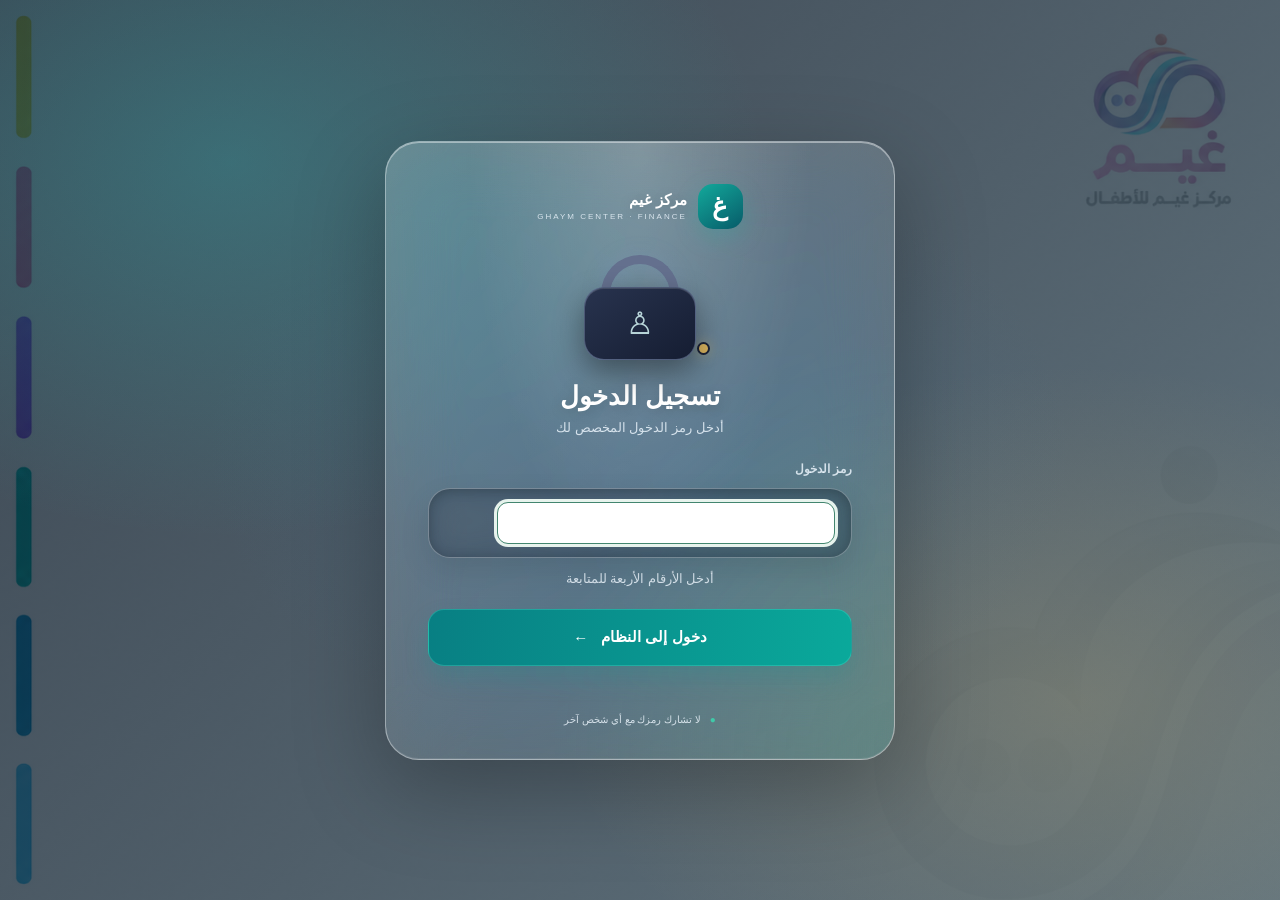
==== commit c5e4b341: "Replace OTP boxes with reliable single masked input UI" ====
--- a/index.html
+++ b/index.html
@@ -16,14 +16,12 @@
 <div class="otp-lock-visual" aria-hidden="true"><span class="otp-shackle"></span><span class="otp-lock-body">♙</span><i></i></div>
 <h2>تسجيل الدخول</h2>
 <p class="otp-intro">أدخل رمز الدخول المخصص لك</p>
-<label class="otp-label" for="otpDigit1">رمز الدخول</label>
-<div class="otp-slots" dir="ltr" aria-label="أدخل رمز الدخول المكون من أربعة أرقام">
-<input class="otp-digit active" id="otpDigit1" type="text" inputmode="numeric" pattern="[0-9]*" maxlength="1" autocomplete="one-time-code" aria-label="الرقم الأول" autofocus>
-<input class="otp-digit" id="otpDigit2" type="text" inputmode="numeric" pattern="[0-9]*" maxlength="1" aria-label="الرقم الثاني">
-<input class="otp-digit" id="otpDigit3" type="text" inputmode="numeric" pattern="[0-9]*" maxlength="1" aria-label="الرقم الثالث">
-<input class="otp-digit" id="otpDigit4" type="text" inputmode="numeric" pattern="[0-9]*" maxlength="1" aria-label="الرقم الرابع">
+<label class="otp-label" for="otpMaster">رمز الدخول</label>
+<div class="otp-slots otp-single-input" dir="ltr" id="otpSlots" role="group" aria-label="أدخل رمز الدخول المكون من أربعة أرقام">
+<div class="otp-cell" id="otpBox1"></div><div class="otp-cell" id="otpBox2"></div><div class="otp-cell" id="otpBox3"></div><div class="otp-cell" id="otpBox4"></div>
+<input id="otpMaster" class="otp-master" type="password" inputmode="numeric" pattern="[0-9]*" maxlength="4" autocomplete="off" autocapitalize="off" spellcheck="false" aria-label="رمز الدخول من أربعة أرقام" autofocus>
 </div>
-<input id="accessCode" class="otp-source-input" inputmode="numeric" autocomplete="off" maxlength="4" pattern="[0-9]{4}" tabindex="-1" aria-hidden="true">
+<input id="accessCode" class="otp-source-input" inputmode="numeric" autocomplete="off" maxlength="4" tabindex="-1" aria-hidden="true">
 <p id="otpStatus" class="otp-status" aria-live="polite">أدخل الأرقام الأربعة للمتابعة</p>
 <button class="btn primary full otp-continue" type="submit">دخول إلى النظام <span>←</span></button>
 <p id="loginError" class="error otp-error" role="alert"></p>
@@ -39,5 +37,5 @@
 </section>
 </main></div><footer><span>مركز غيم © <span id="year"></span></span><span>نظام تحويلات رسوم الطلاب</span></footer>
 </div><div id="toast" class="toast" role="status"></div>
-<script src="app.js?v=otp-focus-20261110-2"></script>
+<script src="app.js?v=otp-single-20261110-3"></script>
 </body></html>
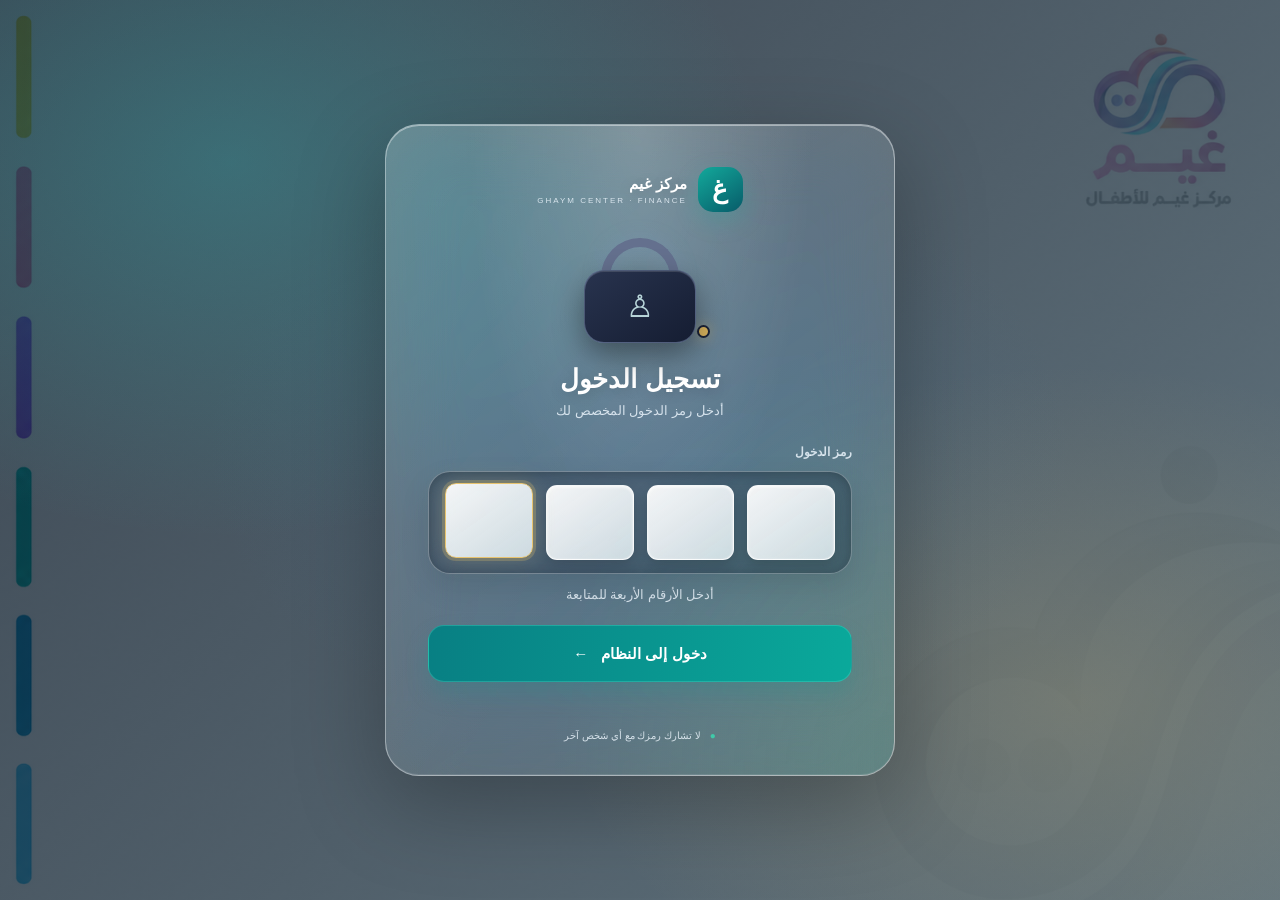
==== commit 2c6757ee: "Put masked OTP inputs directly inside each digit box" ====
--- a/index.html
+++ b/index.html
@@ -16,10 +16,12 @@
 <div class="otp-lock-visual" aria-hidden="true"><span class="otp-shackle"></span><span class="otp-lock-body">♙</span><i></i></div>
 <h2>تسجيل الدخول</h2>
 <p class="otp-intro">أدخل رمز الدخول المخصص لك</p>
-<label class="otp-label" for="otpMaster">رمز الدخول</label>
-<div class="otp-slots otp-single-input" dir="ltr" id="otpSlots" role="group" aria-label="أدخل رمز الدخول المكون من أربعة أرقام">
-<div class="otp-cell" id="otpBox1"></div><div class="otp-cell" id="otpBox2"></div><div class="otp-cell" id="otpBox3"></div><div class="otp-cell" id="otpBox4"></div>
-<input id="otpMaster" class="otp-master" type="password" inputmode="numeric" pattern="[0-9]*" maxlength="4" autocomplete="off" autocapitalize="off" spellcheck="false" aria-label="رمز الدخول من أربعة أرقام" autofocus>
+<label class="otp-label" for="otpDigit1">رمز الدخول</label>
+<div class="otp-slots" dir="ltr" id="otpSlots" role="group" aria-label="أدخل رمز الدخول المكون من أربعة أرقام">
+<input class="otp-digit" id="otpDigit1" type="password" inputmode="numeric" pattern="[0-9]*" maxlength="1" autocomplete="off" aria-label="الرقم الأول" autofocus>
+<input class="otp-digit" id="otpDigit2" type="password" inputmode="numeric" pattern="[0-9]*" maxlength="1" autocomplete="off" aria-label="الرقم الثاني">
+<input class="otp-digit" id="otpDigit3" type="password" inputmode="numeric" pattern="[0-9]*" maxlength="1" autocomplete="off" aria-label="الرقم الثالث">
+<input class="otp-digit" id="otpDigit4" type="password" inputmode="numeric" pattern="[0-9]*" maxlength="1" autocomplete="off" aria-label="الرقم الرابع">
 </div>
 <input id="accessCode" class="otp-source-input" inputmode="numeric" autocomplete="off" maxlength="4" tabindex="-1" aria-hidden="true">
 <p id="otpStatus" class="otp-status" aria-live="polite">أدخل الأرقام الأربعة للمتابعة</p>
@@ -37,5 +39,5 @@
 </section>
 </main></div><footer><span>مركز غيم © <span id="year"></span></span><span>نظام تحويلات رسوم الطلاب</span></footer>
 </div><div id="toast" class="toast" role="status"></div>
-<script src="app.js?v=otp-single-20261110-3"></script>
+<script src="app.js?v=otp-box-input-20261110-4"></script>
 </body></html>
--- a/style.css
+++ b/style.css
@@ -310,3 +310,13 @@
 #loginView .otp-source-input{display:none!important}
 #loginView .otp-login-card.otp-error-shake{animation:otp-shake .38s ease!important}
 #loginView .otp-error{display:block!important;min-height:18px!important}
+
+/* Single real password input drives the four visual OTP cells: no focus hopping can fail */
+#loginView .otp-single-input{position:relative;cursor:text;display:flex;gap:13px;justify-content:center}
+#loginView .otp-cell{width:68px;height:75px;min-width:0;display:grid;place-items:center;border-radius:15px;border:1px solid rgba(137,153,190,.26);background:linear-gradient(145deg,#101729,#080d18);color:#f7fbff;font-size:28px;font-weight:900;box-shadow:inset 0 3px 8px rgba(0,0,0,.42),0 3px 7px rgba(0,0,0,.2);transition:border-color .2s,box-shadow .2s,transform .2s;pointer-events:none}
+#loginView .otp-cell.filled{border-color:rgba(45,202,170,.65);color:#43d4b5;box-shadow:0 0 14px rgba(25,191,160,.13),inset 0 3px 8px rgba(0,0,0,.4)}
+#loginView .otp-cell.otp-invalid{border-color:#ed6d7b;box-shadow:0 0 0 2px rgba(237,109,123,.22),0 0 18px rgba(237,109,123,.2)}
+#loginView .otp-master{position:absolute!important;inset:0!important;width:100%!important;height:100%!important;opacity:.012!important;z-index:5!important;border:0!important;padding:0!important;margin:0!important;cursor:text!important;background:transparent!important;color:transparent!important;caret-color:transparent!important;letter-spacing:0!important}
+#loginView .otp-master:focus{outline:0!important;box-shadow:none!important}
+#loginView .otp-single-input.has-focus .otp-cell:first-of-type{border-color:#e5bd63;box-shadow:0 0 0 2px rgba(229,189,99,.2),0 0 18px rgba(229,189,99,.25),inset 0 3px 8px rgba(0,0,0,.4)}
+@media(max-width:560px){#loginView .otp-single-input{gap:9px}#loginView .otp-cell{width:clamp(48px,15vw,65px);height:66px}}
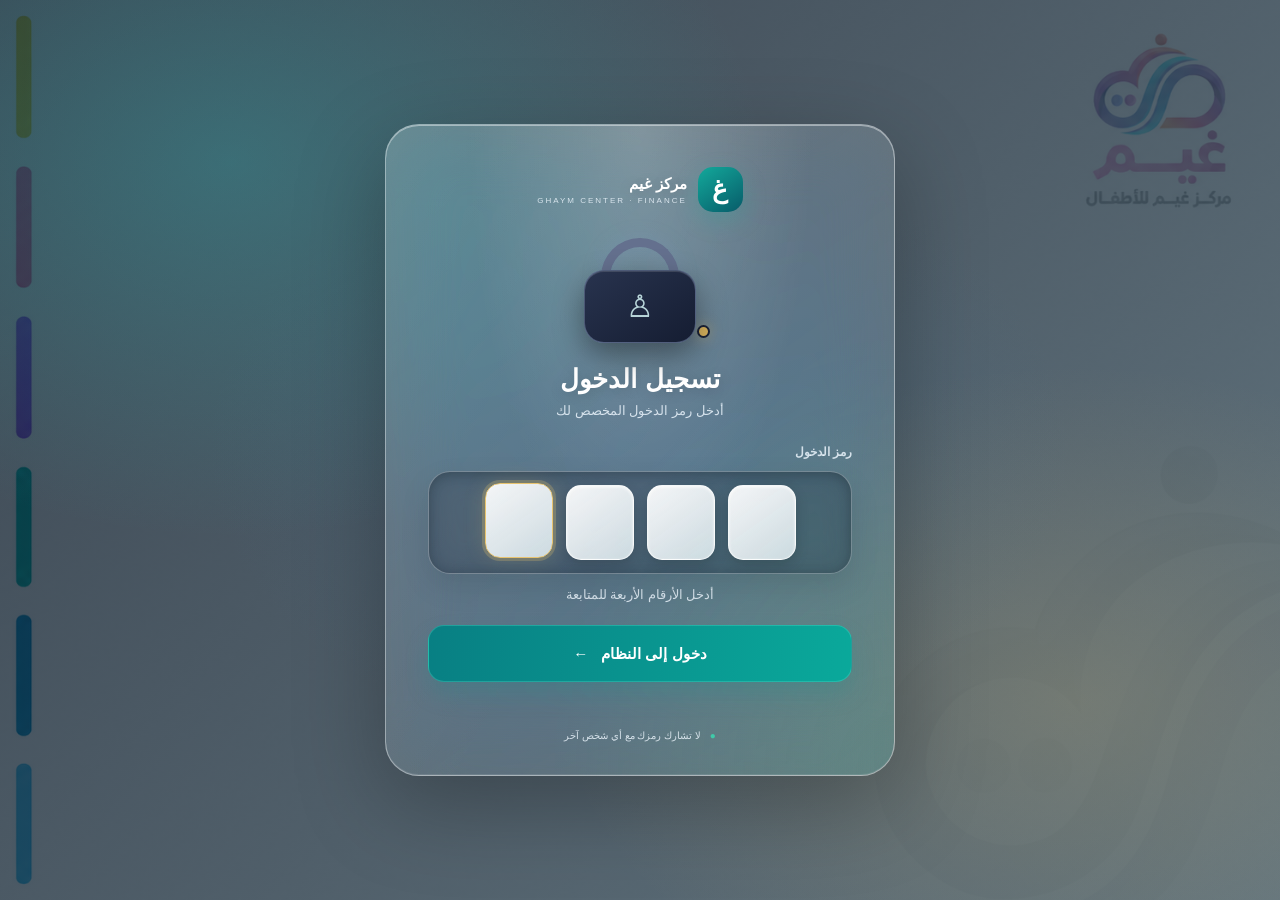
==== commit 0667cc5c: "Load IBM Plex Sans Arabic font" ====
--- a/index.html
+++ b/index.html
@@ -3,6 +3,9 @@
 <head>
 <meta charset="utf-8"><meta name="viewport" content="width=device-width,initial-scale=1,viewport-fit=cover">
 <meta name="theme-color" content="#123c32"><title>تحويلات رسوم الطلاب | مركز غيم</title>
+<link rel="preconnect" href="https://fonts.googleapis.com">
+<link rel="preconnect" href="https://fonts.gstatic.com" crossorigin>
+<link href="https://fonts.googleapis.com/css2?family=IBM+Plex+Sans+Arabic:wght@400;500;600;700&display=swap" rel="stylesheet">
 <link rel="stylesheet" href="style.css">
 </head>
 <body>
--- a/style.css
+++ b/style.css
@@ -320,3 +320,30 @@
 #loginView .otp-master:focus{outline:0!important;box-shadow:none!important}
 #loginView .otp-single-input.has-focus .otp-cell:first-of-type{border-color:#e5bd63;box-shadow:0 0 0 2px rgba(229,189,99,.2),0 0 18px rgba(229,189,99,.25),inset 0 3px 8px rgba(0,0,0,.4)}
 @media(max-width:560px){#loginView .otp-single-input{gap:9px}#loginView .otp-cell{width:clamp(48px,15vw,65px);height:66px}}
+
+/* Real masked inputs inside each OTP box */
+#loginView .otp-slots{position:relative;display:flex;justify-content:center;gap:13px;direction:ltr}
+#loginView .otp-digit{position:relative!important;inset:auto!important;z-index:1!important;opacity:1!important;pointer-events:auto!important;display:block!important;width:68px!important;height:75px!important;min-width:0!important;padding:0!important;margin:0!important;border-radius:15px!important;border:1px solid rgba(137,153,190,.3)!important;outline:0!important;text-align:center!important;direction:ltr!important;background:linear-gradient(145deg,#101729,#080d18)!important;color:#f7fbff!important;-webkit-text-fill-color:#f7fbff!important;font-size:30px!important;font-weight:800!important;letter-spacing:0!important;caret-color:#42d8bd!important;box-shadow:inset 0 3px 8px rgba(0,0,0,.42),0 3px 7px rgba(0,0,0,.2)!important;transition:border-color .2s,box-shadow .2s,transform .2s!important}
+#loginView .otp-digit:focus{border-color:#e5bd63!important;box-shadow:0 0 0 2px rgba(229,189,99,.2),0 0 18px rgba(229,189,99,.25),inset 0 3px 8px rgba(0,0,0,.4)!important;transform:translateY(-2px)}
+#loginView .otp-digit.filled{border-color:rgba(45,202,170,.65)!important;box-shadow:0 0 14px rgba(25,191,160,.13),inset 0 3px 8px rgba(0,0,0,.4)!important}
+#loginView .otp-digit.otp-invalid{border-color:#ed6d7b!important;box-shadow:0 0 0 2px rgba(237,109,123,.22),0 0 18px rgba(237,109,123,.2)!important}
+#loginView .otp-master,#loginView .otp-cell{display:none!important}
+@media(max-width:560px){#loginView .otp-slots{gap:9px}#loginView .otp-digit{width:clamp(48px,15vw,65px)!important;height:66px!important;font-size:27px!important}}
+
+
+/* Use the full desktop viewport: remove the centered 1600px workspace cap */
+@media (min-width: 761px){
+  .workspace-layout{
+    width:100%!important;
+    max-width:none!important;
+    margin:0!important;
+    grid-template-columns:250px minmax(0,1fr)!important;
+  }
+  .workspace-layout main{
+    width:100%!important;
+    min-width:0!important;
+    max-width:none!important;
+    padding-left:clamp(24px,3vw,52px)!important;
+    padding-right:clamp(24px,3vw,52px)!important;
+  }
+}
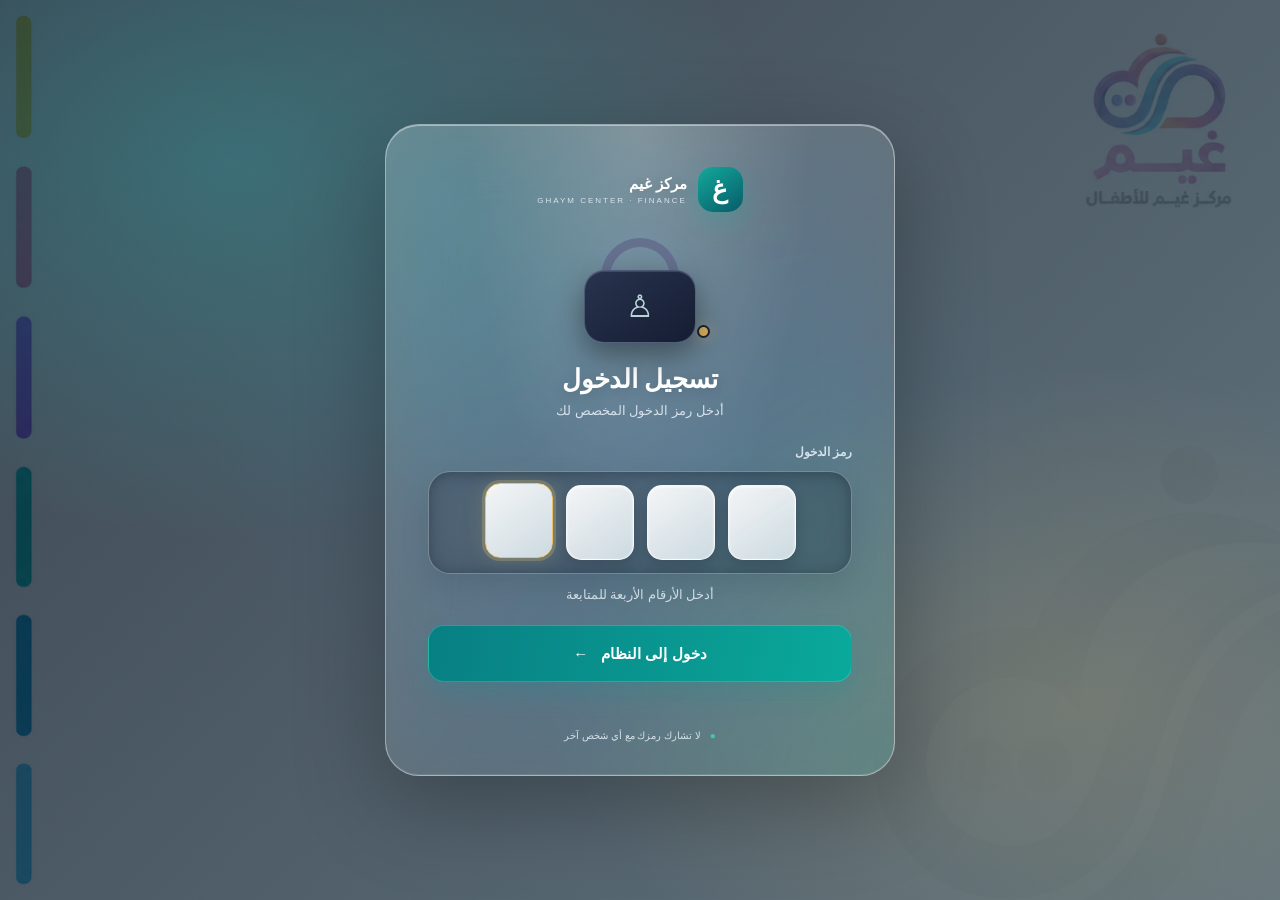
==== commit aa007011: "Use Almarai font in app shell" ====
--- a/index.html
+++ b/index.html
@@ -5,7 +5,7 @@
 <meta name="theme-color" content="#123c32"><title>تحويلات رسوم الطلاب | مركز غيم</title>
 <link rel="preconnect" href="https://fonts.googleapis.com">
 <link rel="preconnect" href="https://fonts.gstatic.com" crossorigin>
-<link href="https://fonts.googleapis.com/css2?family=IBM+Plex+Sans+Arabic:wght@400;500;600;700&display=swap" rel="stylesheet">
+<link href="https://fonts.googleapis.com/css2?family=Almarai:wght@300;400;700;800&display=swap" rel="stylesheet">
 <link rel="stylesheet" href="style.css">
 </head>
 <body>
--- a/style.css
+++ b/style.css
@@ -347,3 +347,33 @@
     padding-right:clamp(24px,3vw,52px)!important;
   }
 }
+
+
+/* Typography refinement: clear, modern Arabic UI */
+:root{
+  --font-arabic:"IBM Plex Sans Arabic","Segoe UI",Tahoma,sans-serif;
+}
+html,body,button,input,select,textarea{
+  font-family:var(--font-arabic)!important;
+  font-feature-settings:"kern" 1,"liga" 1;
+  text-rendering:optimizeLegibility;
+}
+body{font-weight:400;letter-spacing:0}
+h1,h2,h3,h4,.page-heading h1,.section-heading h2,
+.dashboard-hero h1,.dashboard-hero h2,
+.stat-card b,.brand b,.top-brand b,.sidebar-brand b{
+  font-family:var(--font-arabic)!important;
+  font-weight:700!important;
+  letter-spacing:-.35px;
+}
+p,.muted,.section-heading p,.stat-card span,.stat-card small,
+.sidebar-caption,.sidebar-link,.topbar-date,.topbar-user,
+th,td,label,.field small,.eyebrow{
+  font-family:var(--font-arabic)!important;
+}
+.sidebar-link{font-weight:600}
+th{font-weight:700!important}
+td{font-weight:500}
+.stat-card b{font-variant-numeric:tabular-nums}
+.btn{font-weight:600;letter-spacing:0}
+input,select,textarea{font-weight:500}
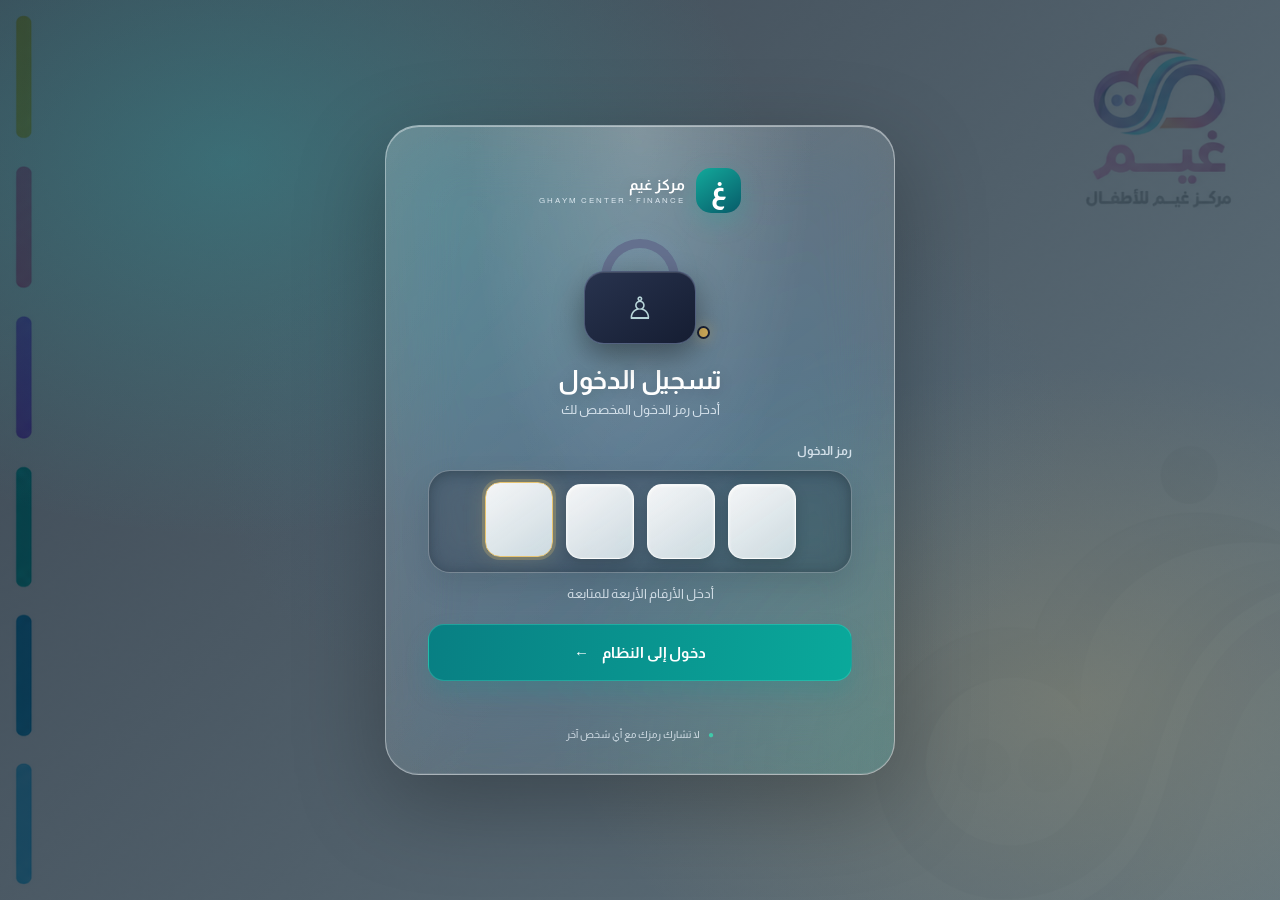
==== commit 0f29eb70: "Replace homepage recent transfers with analytics layout" ====
--- a/index.html
+++ b/index.html
@@ -38,7 +38,7 @@
 <div id="statsGrid" class="stats-grid"></div>
 <div id="actionGrid" class="action-grid"></div>
 <section id="contentPanel" class="panel content-panel hidden"><div class="section-heading"><div><span class="eyebrow">مركز غيم</span><h2 id="contentTitle">التحويلات</h2></div><button id="backBtn" class="btn ghost">العودة</button></div><div id="contentBody"></div></section>
-<section id="recentPanel" class="panel content-panel"><div class="section-heading"><div><h2>أحدث التحويلات</h2><p class="muted">آخر العمليات المسجلة حسب صلاحيتك</p></div><button id="refreshBtn" class="btn ghost">تحديث ↻</button></div><div id="recentTransfers" class="table-wrap"><p class="muted">سجّل الدخول لتحميل البيانات.</p></div></section>
+<section id="recentPanel" class="analytics-section"><div class="section-heading analytics-heading"><div><span class="eyebrow">نظرة عامة</span><h2>الإحصائيات والتحليل البياني</h2><p class="muted">ملخص حركة التحويلات وتوزيع حالاتها</p></div><button id="refreshBtn" class="btn ghost">تحديث البيانات ↻</button></div><div class="analytics-grid"><article class="panel analytics-card"><div class="analytics-card-head"><div><h3>توزيع التحويلات حسب الحالة</h3><p>عدد العمليات في كل حالة</p></div><span class="analytics-icon">◉</span></div><div id="statusChart" class="status-chart"><p class="muted">سجّل الدخول لعرض الإحصائيات.</p></div></article><article class="panel analytics-card"><div class="analytics-card-head"><div><h3>مقارنة الحالات</h3><p>حجم العمليات المسجلة</p></div><span class="analytics-icon">▥</span></div><div id="statusBars" class="status-bars"></div></article></div></section>
 </section>
 </main></div><footer><span>مركز غيم © <span id="year"></span></span><span>نظام تحويلات رسوم الطلاب</span></footer>
 </div><div id="toast" class="toast" role="status"></div>
--- a/style.css
+++ b/style.css
@@ -351,7 +351,7 @@
 
 /* Typography refinement: clear, modern Arabic UI */
 :root{
-  --font-arabic:"IBM Plex Sans Arabic","Segoe UI",Tahoma,sans-serif;
+  --font-arabic:"Almarai","Segoe UI",Tahoma,sans-serif;
 }
 html,body,button,input,select,textarea{
   font-family:var(--font-arabic)!important;
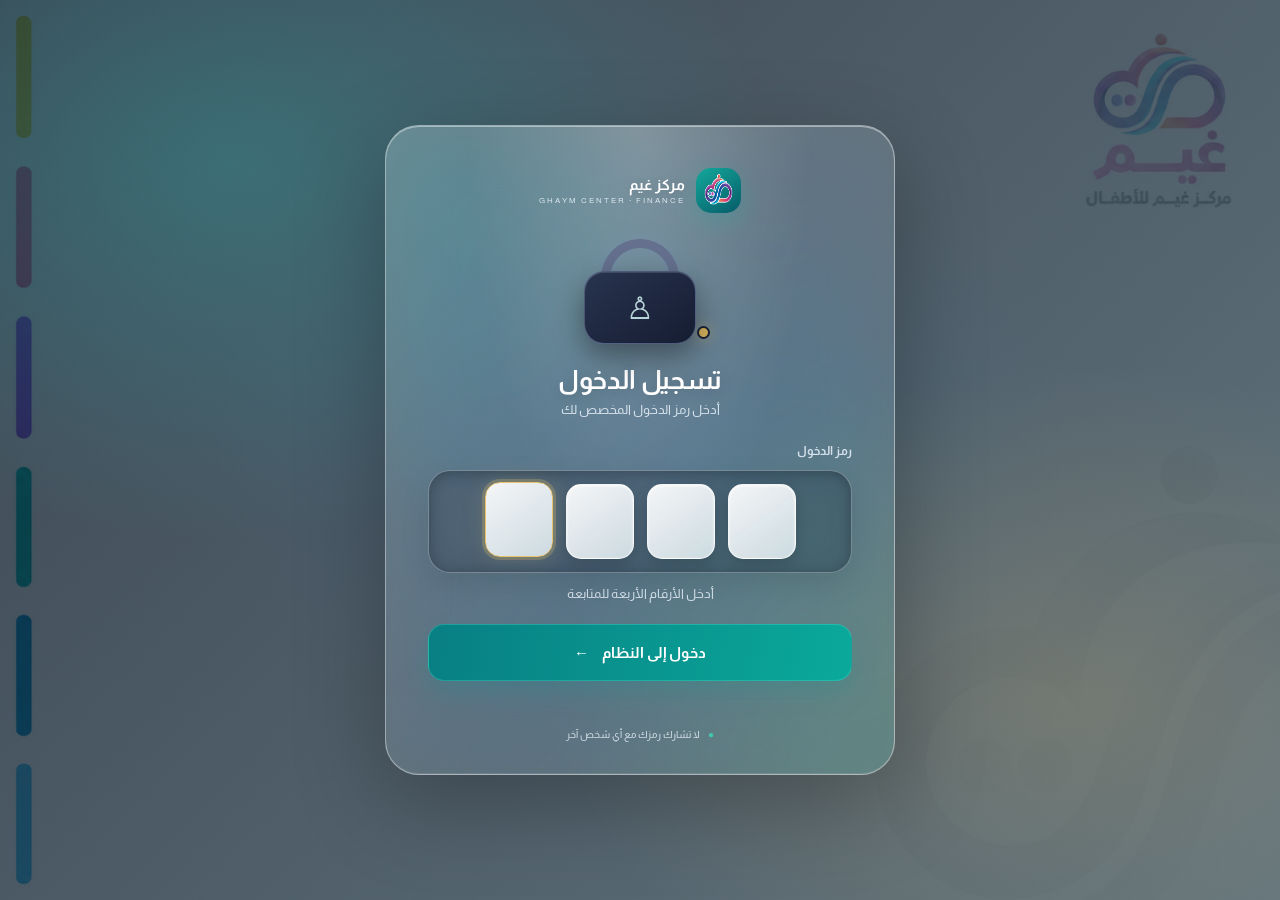
==== commit d12eee2c: "Replace text marks with official Ghym logo" ====
--- a/index.html
+++ b/index.html
@@ -11,11 +11,11 @@
 <body>
 <div class="app-shell"> 
 
-<header class="workspace-topbar"><a class="top-brand" href="#"><span class="top-brand-mark">غ</span><span><b>مركز غيم</b><small>منصة رسوم الطلاب</small></span></a><div class="topbar-date"><span class="topbar-date-icon">▦</span><span id="today">بوابة مركز غيم</span></div><div class="topbar-user"><span class="topbar-user-dot">●</span><span><b id="topUserName">مرحبًا بك</b><small id="topUserRole">منصة التحويلات المالية</small></span></div></header><div class="workspace-layout"><aside id="workspaceSidebar" class="workspace-sidebar"><div class="sidebar-brand"><span class="sidebar-logo">غ</span><b>غيم</b><small>GHAYM CENTER</small></div><div class="sidebar-caption">القائمة الرئيسية</div><nav id="sidebarNav" class="sidebar-nav"></nav><div class="sidebar-bottom"><div class="sidebar-secure"><span>✓</span><div><b>بياناتك آمنة</b><small>وصول حسب الصلاحيات</small></div></div><button id="logoutBtn" class="sidebar-logout hidden">تسجيل الخروج <span>↗</span></button></div></aside><main>
+<header class="workspace-topbar"><a class="top-brand" href="#"><img class="top-brand-mark logo-image" src="m2h.png" alt="شعار مركز غيم"><span><b>مركز غيم</b><small>منصة رسوم الطلاب</small></span></a><div class="topbar-date"><span class="topbar-date-icon">▦</span><span id="today">بوابة مركز غيم</span></div><div class="topbar-user"><span class="topbar-user-dot">●</span><span><b id="topUserName">مرحبًا بك</b><small id="topUserRole">منصة التحويلات المالية</small></span></div></header><div class="workspace-layout"><aside id="workspaceSidebar" class="workspace-sidebar"><div class="sidebar-brand"><img class="sidebar-logo logo-image" src="m2h.png" alt="شعار مركز غيم"><b>غيم</b><small>GHAYM CENTER</small></div><div class="sidebar-caption">القائمة الرئيسية</div><nav id="sidebarNav" class="sidebar-nav"></nav><div class="sidebar-bottom"><div class="sidebar-secure"><span>✓</span><div><b>بياناتك آمنة</b><small>وصول حسب الصلاحيات</small></div></div><button id="logoutBtn" class="sidebar-logout hidden">تسجيل الخروج <span>↗</span></button></div></aside><main>
 <section id="configNotice" class="notice hidden">لم يتم ربط الخادم بعد. اتبع تعليمات README.md لإعداد Google Apps Script ثم ضع رابط /exec في app.js.</section>
 <section id="loginView" class="login-layout otp-login-stage">
 <form id="loginForm" class="panel login-card otp-login-card" novalidate>
-<div class="otp-login-brand"><span class="otp-brand-mark">غ</span><span><b>مركز غيم</b><small>GHAYM CENTER · FINANCE</small></span></div>
+<div class="otp-login-brand"><img class="otp-brand-mark logo-image" src="m2h.png" alt="شعار مركز غيم"><span><b>مركز غيم</b><small>GHAYM CENTER · FINANCE</small></span></div>
 <div class="otp-lock-visual" aria-hidden="true"><span class="otp-shackle"></span><span class="otp-lock-body">♙</span><i></i></div>
 <h2>تسجيل الدخول</h2>
 <p class="otp-intro">أدخل رمز الدخول المخصص لك</p>
@@ -33,7 +33,7 @@
 <p class="tiny muted otp-footnote"><span>●</span> لا تشارك رمزك مع أي شخص آخر</p>
 </form>
 </section>
-<section id="dashboardView" class="hidden"><div class="dashboard-hero"><div class="hero-copy"><span class="hero-kicker">GHAYM CENTER · FINANCE</span><h1>مركز غيم للأطفال</h1><h2>منصة تسجيل رسوم الطلاب</h2><p>إدارة التحويلات المالية ومراجعة الإيصالات وتوثيق الفواتير في مكان واحد.</p></div><div class="hero-emblem"><span>غ</span><small>GHAYM</small></div></div>
+<section id="dashboardView" class="hidden"><div class="dashboard-hero"><div class="hero-copy"><span class="hero-kicker">GHAYM CENTER · FINANCE</span><h1>مركز غيم للأطفال</h1><h2>منصة تسجيل رسوم الطلاب</h2><p>إدارة التحويلات المالية ومراجعة الإيصالات وتوثيق الفواتير في مكان واحد.</p></div><div class="hero-emblem"><img class="hero-logo-image" src="m2h.png" alt="شعار مركز غيم"></div></div>
 <div class="page-heading"><div><span class="eyebrow">لوحة التحكم</span><h1 id="welcomeTitle">أهلًا بك</h1><p class="muted" id="welcomeSub">متابعة تحويلات رسوم الطلاب</p></div><div class="page-heading-actions"><span id="roleBadge" class="role-badge">موظف</span></div></div>
 <div id="statsGrid" class="stats-grid"></div>
 <div id="actionGrid" class="action-grid"></div>
--- a/style.css
+++ b/style.css
@@ -377,3 +377,45 @@
 .stat-card b{font-variant-numeric:tabular-nums}
 .btn{font-weight:600;letter-spacing:0}
 input,select,textarea{font-weight:500}
+
+
+/* Homepage analytics charts */
+.analytics-section{margin:4px 0 24px}
+.analytics-heading{margin:0 0 16px}
+.analytics-heading h2{margin:5px 0;font-size:21px;color:#123648}
+.analytics-grid{display:grid;grid-template-columns:minmax(0,1.15fr) minmax(0,.85fr);gap:16px}
+.analytics-card{padding:23px 24px;border-radius:20px;min-width:0}
+.analytics-card-head{display:flex;align-items:flex-start;justify-content:space-between;gap:12px;margin-bottom:18px}
+.analytics-card-head h3{margin:0 0 5px;font-size:15px;color:#173b4d}
+.analytics-card-head p{margin:0;color:#8797a4;font-size:11px}
+.analytics-icon{width:37px;height:37px;border-radius:12px;background:#e8f4f2;color:#08786d;display:grid;place-items:center;font-size:20px}
+.donut-wrap{display:flex;align-items:center;justify-content:space-around;gap:22px;min-height:220px}
+.donut-chart{width:190px;height:190px;flex:0 0 190px;border-radius:50%;display:grid;place-items:center;position:relative}
+.donut-hole{width:124px;height:124px;border-radius:50%;background:#fff;display:flex;flex-direction:column;align-items:center;justify-content:center;box-shadow:inset 0 0 0 1px #edf1f4}
+.donut-hole b{font-size:29px;color:#123b4c;line-height:1.2}.donut-hole small{font-size:10px;color:#8b9aa5;margin-top:5px}
+.chart-legend{display:grid;gap:12px;min-width:175px;flex:1}
+.legend-item{display:grid;grid-template-columns:9px 1fr auto;align-items:center;gap:8px;font-size:11px;color:#687f8d}
+.legend-item b{font-size:12px;color:#173b4d}
+.legend-dot{width:8px;height:8px;border-radius:50%}
+.status-bars{display:grid;gap:17px;padding:12px 0}
+.bar-label{display:flex;justify-content:space-between;gap:12px;font-size:11px;color:#687f8d;margin-bottom:8px}
+.bar-label b{color:#173b4d;font-size:12px}
+.bar-track{height:10px;border-radius:20px;background:#eef3f5;overflow:hidden}
+.bar-track span{display:block;height:100%;border-radius:20px;min-width:3px;transition:width .35s ease}
+.chart-empty{min-height:190px;display:grid;place-items:center;text-align:center;color:#94a2ac;font-size:12px}
+@media(max-width:900px){.analytics-grid{grid-template-columns:1fr}.donut-wrap{justify-content:flex-start}}
+@media(max-width:560px){.analytics-card{padding:17px}.donut-wrap{flex-direction:column;gap:18px}.donut-chart{width:165px;height:165px;flex-basis:165px}.donut-hole{width:108px;height:108px}.chart-legend{width:100%}.analytics-heading{align-items:center}}
+
+
+/* Report date range filters */
+.report-filter-panel{background:#f8fbfd;border:1px solid #e4edf2;border-radius:16px;padding:16px;margin-bottom:16px}
+.report-filters{display:grid;grid-template-columns:repeat(2,minmax(130px,1fr)) minmax(180px,1.2fr) minmax(150px,.9fr) minmax(190px,1fr);align-items:end;gap:10px;margin:0}
+.report-date-field{min-width:0}
+.report-date-field label{display:block;font-size:11px;font-weight:700;color:#617987;margin:0 0 7px}
+.report-date-field .filter-input{width:100%;max-width:none;min-height:46px;direction:ltr;text-align:left}
+.report-filters>.filter-input{max-width:none;width:100%;min-height:46px}
+.report-filters .btn{min-height:46px;white-space:nowrap}
+.report-hint{font-size:11px;color:#7b8e9a;margin:11px 3px 0}
+.report-hint.report-range-error{color:#b54747;font-weight:700}
+@media(max-width:1050px){.report-filters{grid-template-columns:repeat(2,minmax(0,1fr))}.report-filters .btn{grid-column:1/-1}}
+@media(max-width:560px){.report-filter-panel{padding:12px}.report-filters{grid-template-columns:1fr}.report-filters .btn{grid-column:auto}}
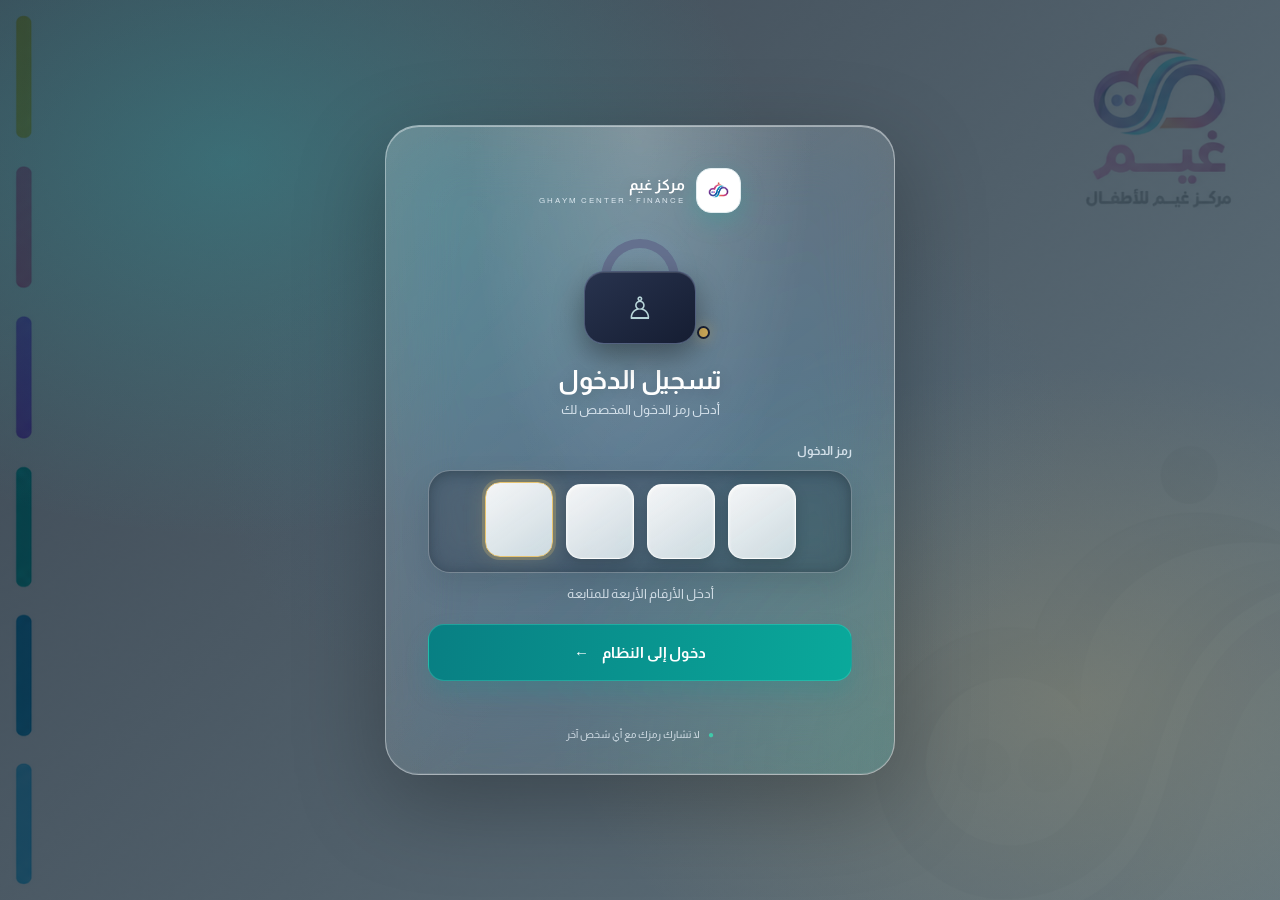
==== commit dbfa7e6e: "Refresh frontend cache for email settings" ====
--- a/index.html
+++ b/index.html
@@ -42,5 +42,5 @@
 </section>
 </main></div><footer><span>مركز غيم © <span id="year"></span></span><span>نظام تحويلات رسوم الطلاب</span></footer>
 </div><div id="toast" class="toast" role="status"></div>
-<script src="app.js?v=otp-box-input-20261110-4"></script>
+<script src="app.js?v=email-settings-20261115-1"></script>
 </body></html>
--- a/style.css
+++ b/style.css
@@ -419,3 +419,48 @@
 .report-hint.report-range-error{color:#b54747;font-weight:700}
 @media(max-width:1050px){.report-filters{grid-template-columns:repeat(2,minmax(0,1fr))}.report-filters .btn{grid-column:1/-1}}
 @media(max-width:560px){.report-filter-panel{padding:12px}.report-filters{grid-template-columns:1fr}.report-filters .btn{grid-column:auto}}
+
+
+/* Official Ghym brand image */
+.logo-image{object-fit:contain;display:block;padding:4px}
+.top-brand-mark.logo-image{background:#fff;border:1px solid #e3edf0;box-shadow:0 7px 18px rgba(7,92,105,.13);border-radius:14px}
+.sidebar-logo.logo-image{background:#fff;border:1px solid rgba(255,255,255,.35);padding:8px;object-fit:contain}
+.otp-brand-mark.logo-image{background:#fff;border:1px solid #e1ecef;padding:5px;object-fit:contain}
+.hero-logo-image{width:100%;height:100%;object-fit:contain;padding:13px;border-radius:inherit;background:#fff}
+.hero-emblem:has(.hero-logo-image){background:#fff;transform:none;padding:0;overflow:hidden}
+
+
+/* Refined new-transfer form */
+.transfer-form{overflow:hidden}
+.transfer-form-banner{min-height:132px;border-radius:17px;padding:24px 28px;margin:0 0 24px;background:radial-gradient(circle at 8% 110%,rgba(255,255,255,.25) 0 90px,transparent 91px),linear-gradient(110deg,#dff3f5 0%,#0b7885 52%,#075064 100%);display:flex;align-items:center;justify-content:space-between;gap:20px;color:#fff;position:relative;overflow:hidden}
+.transfer-form-banner:after{content:"";position:absolute;width:240px;height:240px;border:1px solid rgba(255,255,255,.18);border-radius:50%;left:12%;top:-155px;box-shadow:0 0 0 22px rgba(255,255,255,.06),0 0 0 45px rgba(255,255,255,.04)}
+.transfer-banner-copy{position:relative;z-index:1}
+.transfer-kicker{font-size:10px;letter-spacing:2px;font-weight:800;color:#d8f4ed}
+.transfer-banner-copy h3{font-size:25px;margin:7px 0 5px;color:#fff}
+.transfer-banner-copy p{font-size:12px;margin:0;color:#e0f1f2}
+.transfer-banner-icon{width:66px;height:66px;flex:0 0 66px;border-radius:19px;background:rgba(255,255,255,.88);display:grid;place-items:center;box-shadow:0 8px 22px rgba(0,35,49,.15);position:relative;z-index:1}
+.transfer-banner-icon svg{width:37px;height:37px;fill:none;stroke:#087c83;stroke-width:2;stroke-linecap:round;stroke-linejoin:round}
+.transfer-fields{gap:20px 18px;padding:0 6px}
+.transfer-fields .field label{display:flex;align-items:center;gap:8px;font-size:13px;color:#23495a;margin-bottom:9px}
+.transfer-fields .field label b{color:#0a8584}
+.field-symbol{width:25px;height:25px;border-radius:8px;background:#e8f5f4;color:#07858a;display:inline-grid;place-items:center;font-size:16px}
+.transfer-fields .field input:not([type=file]),.transfer-fields .field textarea{min-height:48px;background:#fbfdfe;border:1px solid #d6e5ec;border-radius:12px;padding:13px 15px}
+.transfer-fields .field textarea{min-height:94px}
+.transfer-fields .field input:focus,.transfer-fields .field textarea:focus{background:#fff;border-color:#3a9a9a;box-shadow:0 0 0 4px rgba(10,137,137,.09)}
+.optional-label{margin-right:auto!important;font-size:10px!important;font-weight:500!important;color:#93a3ad!important}
+.receipt-upload{min-height:82px;border:1.5px dashed #a9cbd5;border-radius:13px;background:#f6fbfd;display:flex;align-items:center;gap:13px;padding:13px 16px;position:relative;transition:.2s}
+.receipt-upload:hover,.receipt-upload.has-file{border-color:#168f91;background:#eff9f8}
+.receipt-upload-icon{width:42px;height:42px;border-radius:13px;background:#e0f2f3;color:#07858a;display:grid;place-items:center;font-size:26px;font-weight:700;flex:0 0 42px}
+.receipt-upload-copy{min-width:0;flex:1}
+.receipt-upload-copy strong{display:block;font-size:12px;color:#285264;overflow:hidden;text-overflow:ellipsis;white-space:nowrap}
+.receipt-upload-copy small{display:block;font-size:10px;color:#8196a1;margin-top:5px}
+.receipt-upload input[type=file]{max-width:145px;border:0;background:transparent;padding:0;font-size:10px;color:#456273}
+.receipt-upload input[type=file]::file-selector-button{border:0;border-radius:8px;background:#dff1f2;color:#08777d;padding:9px 11px;margin-left:7px;font:700 10px inherit;cursor:pointer}
+.transfer-actions{border-top:1px solid #edf2f4;margin-top:23px;padding:19px 6px 2px;align-items:center}
+.transfer-submit{min-height:48px;padding:0 22px;border-radius:12px;background:linear-gradient(100deg,#078c8d,#07566c);box-shadow:0 8px 18px rgba(7,105,117,.17);display:inline-flex;align-items:center;gap:12px}
+.transfer-submit span{font-size:17px}
+.transfer-reset{min-height:48px;padding:0 19px;border-radius:12px;display:inline-flex;align-items:center;gap:9px}
+@media(max-width:700px){.transfer-form-banner{padding:19px 17px;min-height:116px;margin-bottom:20px}.transfer-banner-copy h3{font-size:21px}.transfer-banner-copy p{font-size:11px;line-height:1.7}.transfer-banner-icon{width:52px;height:52px;flex-basis:52px;border-radius:15px}.transfer-banner-icon svg{width:30px;height:30px}.transfer-fields{padding:0;gap:15px}.receipt-upload{flex-wrap:wrap}.receipt-upload input[type=file]{max-width:100%;width:100%}.transfer-actions{padding:15px 0 0}.transfer-submit{width:100%;justify-content:center}.transfer-reset{width:100%;justify-content:center}}
+
+/* Email notification settings */
+.email-settings-intro{padding:18px 20px;background:#f0f8f6;border:1px solid #d9ebe5;border-radius:15px;margin-bottom:20px}.email-settings-intro h3{margin:0 0 7px;color:#17483b;font-size:17px}.email-settings-intro p,.email-settings-hint{margin:0;color:#71817b;font-size:12px;line-height:1.8}.email-settings-form{max-width:850px}.email-settings-form .form-grid{display:grid;grid-template-columns:repeat(2,minmax(0,1fr));gap:18px}.email-settings-form .field{display:flex;flex-direction:column;min-width:0}.email-settings-form .field input{width:100%;min-height:48px;direction:ltr;text-align:left}.email-settings-hint{margin:14px 0}.email-settings-form .form-actions{margin-top:18px}.email-settings-form button:disabled{opacity:.65;cursor:wait}@media(max-width:650px){.email-settings-form .form-grid{grid-template-columns:1fr}.email-settings-intro{padding:15px}}
